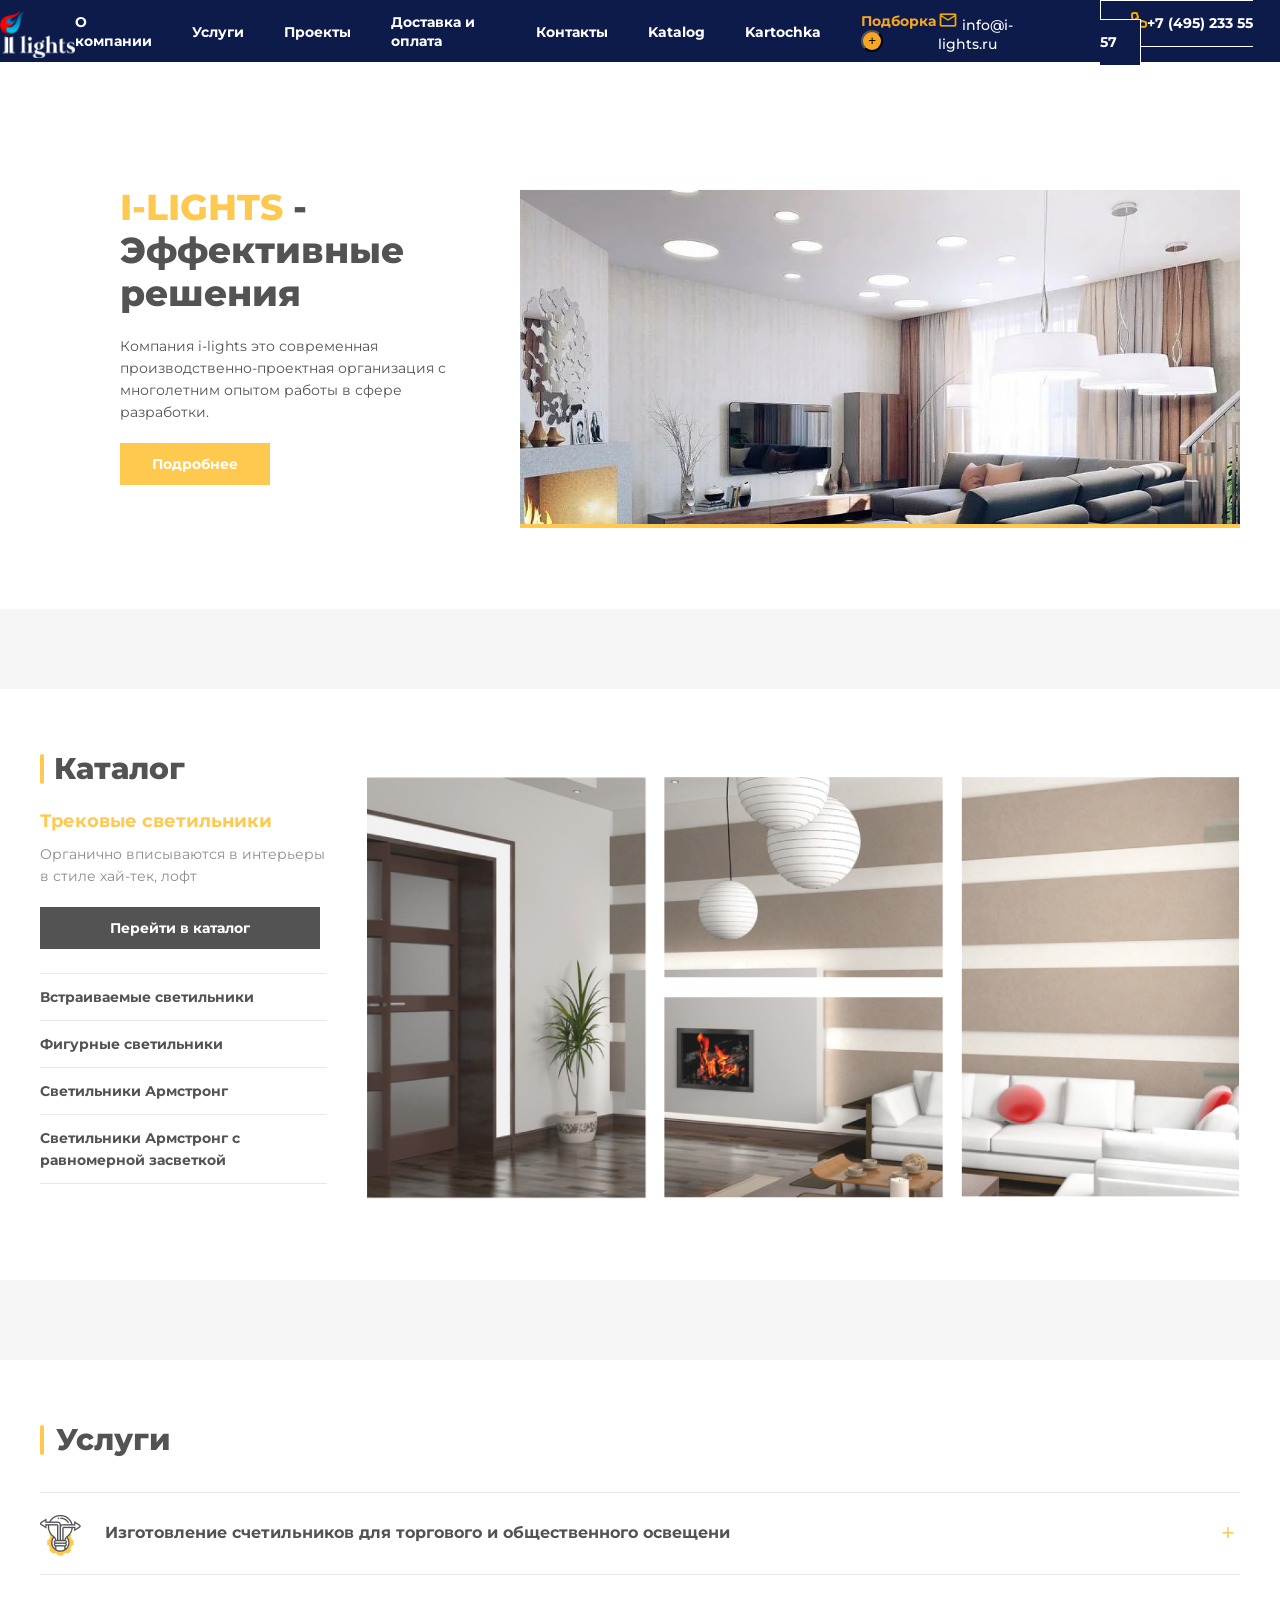
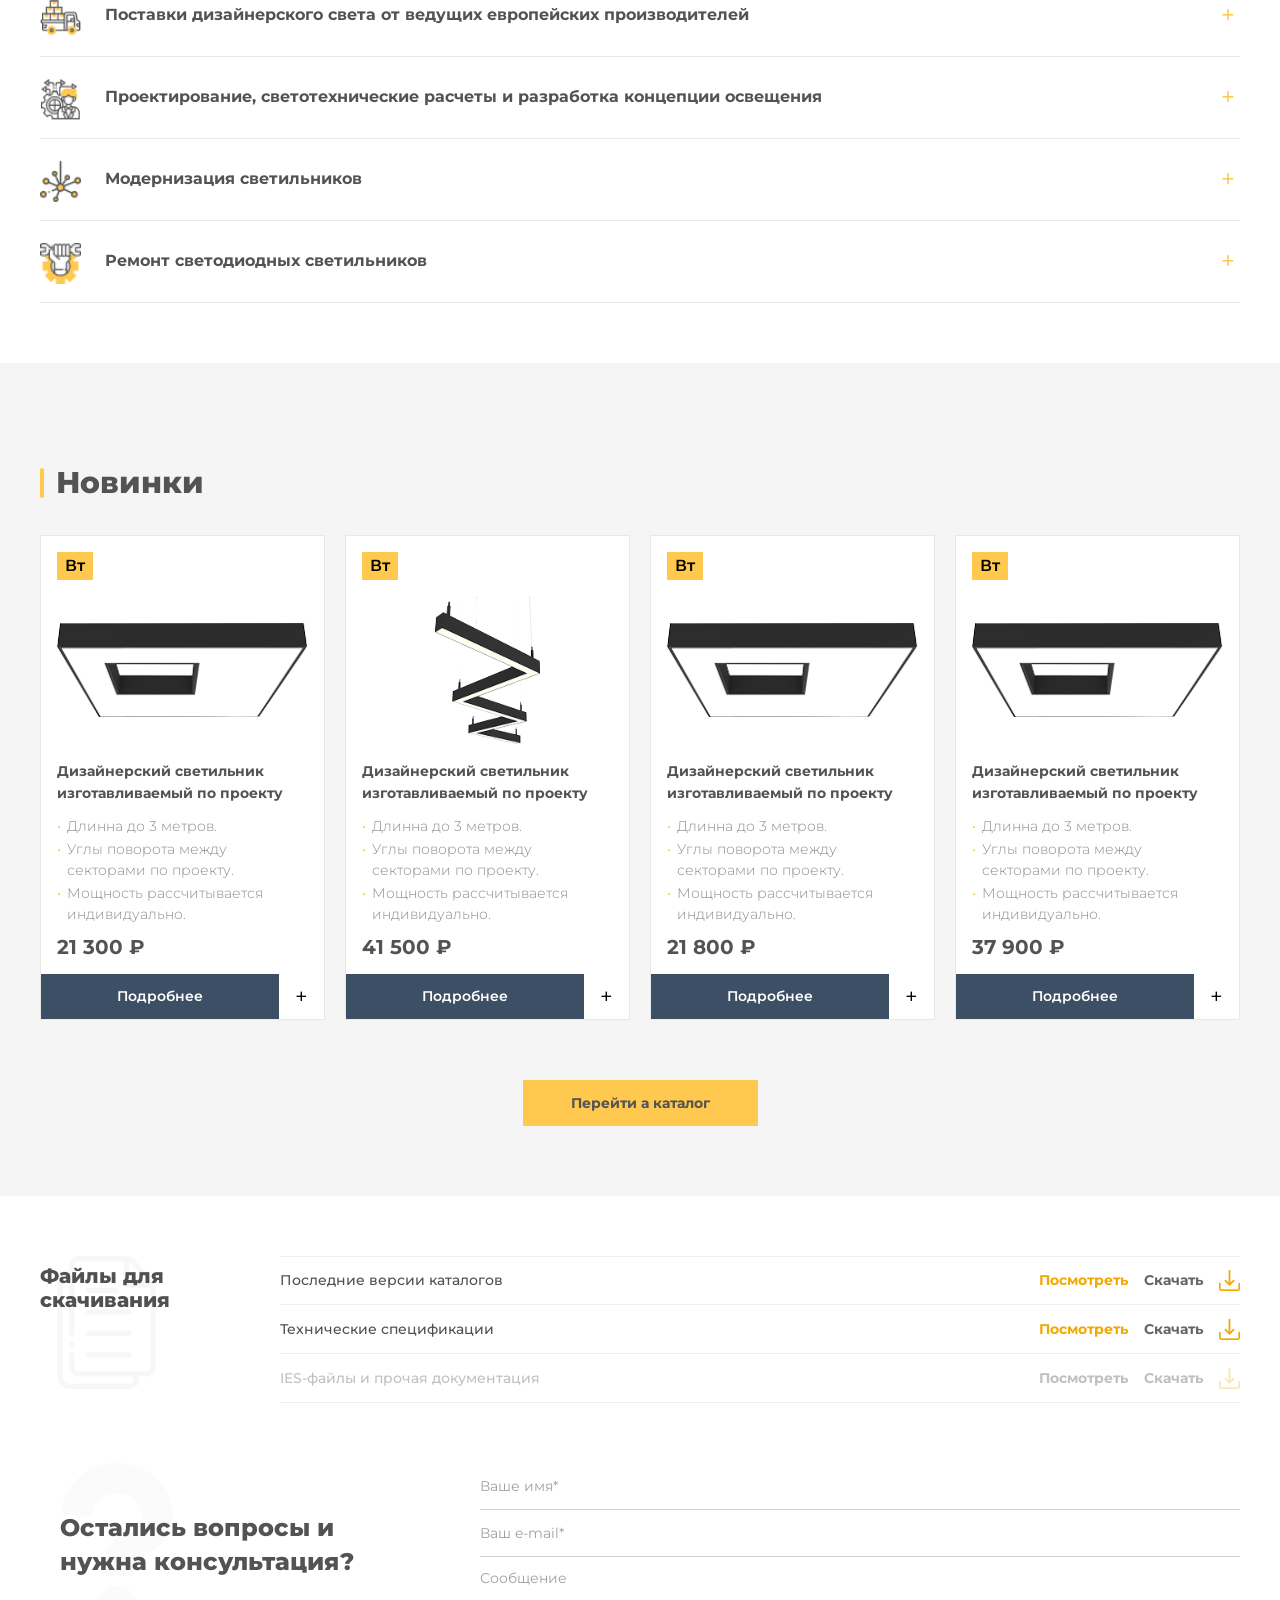
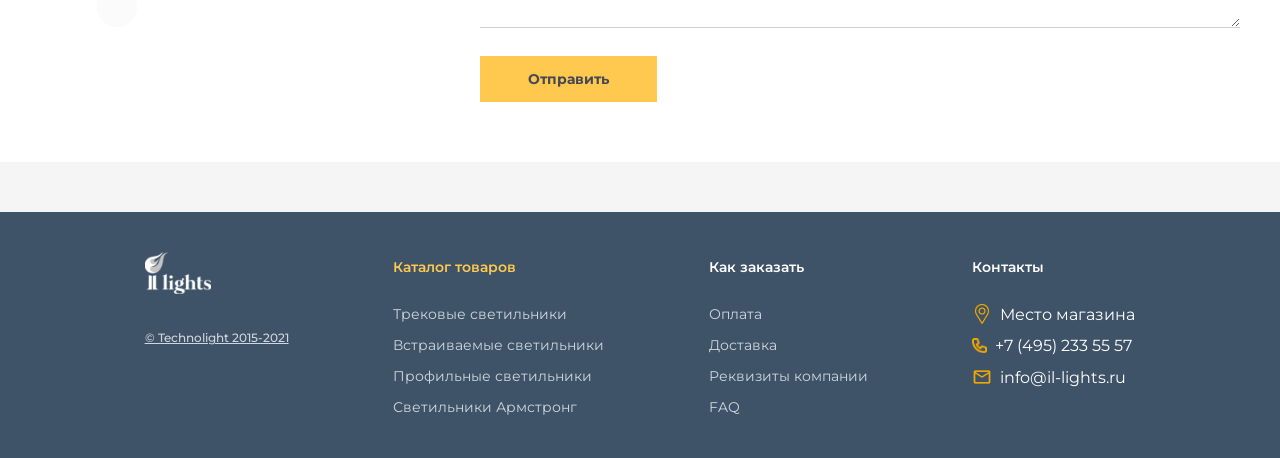
==== company.html @ bf8747bd "first commit" ====
<!doctype html>
<html lang="ru">
  <head>
    <meta charset="UTF-8" />
    <meta name="viewport" content="width=device-width, initial-scale=1.0" />
    <title>LiLight.com</title>
    <link rel="stylesheet" href="./css/main.css" />
    <link
      rel="stylesheet"
      href="https://cdnjs.cloudflare.com/ajax/libs/font-awesome/6.5.0/css/all.min.css"
    />
  </head>
  <body>
   <header>
      <div class="header_inner">
        <div class="header_inner_left">
          <a href="./company.html" class="header_inner_left_link">
            <img
              src="./images/Лого (1).svg"
              alt="logo"
              class="header_inner_left_link_img"
              width="75"
              height="58"
            />
          </a>
        </div>

        <div class="header_inner_center">
          <ul class="header_inner_center_list">
            <li class="header_inner_list_item">
              <a href="./index.html" class="header_inner_center_link"
                >О компании</a
              >
            </li>
            <li class="header_inner_list_item">
              <a href="./uslugi.html" class="header_inner_center_link"
                >Услуги</a
              >
            </li>
            <li class="header_inner_list_item">
              <a href="#" class="header_inner_center_link">Проекты</a>
            </li>
            <li class="header_inner_list_item">
              <a href="./dostavka.html" class="header_inner_center_link">
                Доставка и оплата</a
              >
            </li>
            <li class="header_inner_list_item">
              <a href="#" class="header_inner_center_link">Контакты</a>
            </li>
              <li class="header_inner_list_item">
              <a href="./katalog.html" class="header_inner_center_link">Katalog</a>
            </li>
             <li class="header_inner_list_item">
              <a href="./kartochka.html" class="header_inner_center_link">Kartochka</a>
            </li>
            <li class="header_inner_list_item">
              <a href="./pdoborka.html" class="header_inner_center_link1"
                >Подборка</a
              >
              <button class="header__plus">+</button>
            </li>
          </ul>
        </div>
        <div class="header_inner_right">
          <button class="header__burger js-burger" aria-label="Открыть меню">
            ☰
          </button>
          <ul class="header_inner_right_list">
            <li class="header_inner_right_list_item">
              <a
                href="mailto:info@i-lights.ru"
                class="header_inner_right_gmail"
              >
                <img src="./images/gmail.png" alt="" /> info@i-lights.ru
              </a>
            </li>

            <li class="header_inner_right_list_item">
              <a href="tel:+74952335557" class="phone">
                <img src="./images/phnoe.png" alt="" />+7 (495) 233 55 57
              </a>
            </li>
          </ul>
        </div>
      </div>
    </header>

    <div class="mobile-menu js-mobile-menu">
      <button
        class="mobile-menu__close js-mobile-close"
        type="button"
        aria-label="Закрыть меню"
      >
        ✕
      </button>

      <ul class="mobile-menu__list list">
        <li class="mobile-menu__list-item list__item">
          <a href="./index.html" class="mobile-menu__link link">О компании</a>
        </li>
        <li class="mobile-menu__list-item list__item">
          <a href="./uslugi.html" class="mobile-menu__link link">Услуги</a>
        </li>
        <li class="mobile-menu__list-item list__item">
          <a href="#" class="mobile-menu__link link">Проекты</a>
        </li>
        <li class="mobile-menu__list-item list__item">
          <a href="#" class="mobile-menu__link link">Доставка и оплата</a>
        </li>
        <li class="mobile-menu__list-item list__item">
          <a href="#" class="mobile-menu__link link">Контакты</a>
        </li>
        <li
          class="mobile-menu__list-item mobile-menu__list-item--selection list__item"
        >
          <a
            href="#"
            class="mobile-menu__link mobile-menu__link--selection link"
            >Подборка</a
          >
          <a
            href="#"
            class="mobile-menu__selection-btn btn js-mobile-selection-btn"
          >
            <span class="mobile-menu__selection-plus">+</span>
          </a>
        </li>
      </ul>

      <div class="mobile-menu__contacts">
        <a href="mailto:info@i-lights.ru" class="mobile-menu__email link">
          <i class="fa fa-envelope mobile-menu__email-icon"></i>
          <span class="mobile-menu__email-text">info@i-lights.ru</span>
        </a>
        <a href="tel:+74952335557" class="mobile-menu__phone link btn">
          <i class="fa fa-phone mobile-menu__phone-icon"></i>
          <span class="mobile-menu__phone-text">+7 (495) 233 55 57</span>
        </a>
      </div>
    </div>

    <section class="light">
      <div class="container">
        <div class="light__inner">
          <div class="light__inner-left">
            <h1 class="light__title">
              <span class="light__title-accent">I-LIGHTS</span> - Эффективные
              решения
            </h1>
            <p class="light__text">
              Компания i-lights это современная производственно-проектная
              организация с многолетним опытом работы в сфере разработки.
            </p>
            <a href="#" class="light__btn btn link">Подробнее</a>
          </div>

          <div class="light__inner-right">
            <img
              src="images/картинка (1).png"
              alt="IL Lights interior"
              class="light__img img"
            />
            <div class="light__line"></div>
          </div>
        </div>
      </div>
    </section>

    <section class="katalog">
      <div class="container">
        <div class="katalog_inner">
          <div class="katalog_inner_left">
            <h2 class="katalog_inner_left_title">Каталог</h2>
            <span class="katalog_inner_left_span"> Трековые светильники </span>
            <p class="katalog_inner_left_text">
              Органично вписываются в интерьеры в стиле хай-тек, лофт
            </p>
            <a href="./katalog.html" class="katalog_inner_left_link">Перейти в каталог</a>
            <ul class="katalog_inner_left_list">
              <li class="katalog_inner_list_item">
                <p class="katalog_inner_list_item_text">
                  Встраиваемые светильники
                </p>
              </li>
              <li class="katalog_inner_list_item">
                <p class="katalog_inner_list_item_text">Фигурные светильники</p>
              </li>
              <li class="katalog_inner_list_item">
                <p class="katalog_inner_list_item_text">
                  Светильники Армстронг
                </p>
              </li>
              <li class="katalog_inner_list_item">
                <p class="katalog_inner_list_item_text">
                  Светильники Армстронг с равномерной засветкой
                </p>
              </li>
            </ul>
          </div>
          <div class="katalog_inner_right">
            <img
              src="./images/Картинка (2).png"
              alt=""
              class="katalog_inner_right_img"
            />
          </div>
        </div>
      </div>
    </section>

    <section class="uslug">
      <div class="container">
        <div class="uslug__inner">
          <h2 class="uslug__title title">Услуги</h2>

          <ul class="uslug__list list">
            <li class="uslug__list-item list__item js-uslug-item">
              <div class="uslug__item-left">
                <img
                  src="./images/strenght.png"
                  alt=""
                  class="uslug__icon img"
                />
              </div>
              <div class="uslug__item-center">
                <p class="uslug__item-heading js-uslug-heading">
                  Изготовление счетильников для торгового и общественного
                  освещени
                </p>
                <p class="uslug__item-text text js-uslug-text">
                  Мы ценим Ваше время, поэтому, коротко о главном. Наша компания
                  была образована с целью предложить Российскому рынку
                  профессиональные светотехнические решения для освещения
                  магазинов, офисов и объектов общественно-развлекательного
                  назначения. Сегодня мы поставляем осветительное оборудование
                  различных ценовых категорий из стран Юго-Восточной Азии и
                  Европы, а так же являемся дистрибуторами лучших Российских
                  производителей. А среди наших клиентов, сетевые и частные
                  магазины одежды и обуви, продуктовые магазины, торговые и
                  офисные центры, представители индустрии красоты и здоровья,
                  кафе, рестораны, отели, коттеджные поселки и частные
                  заказчики.
                </p>
              </div>
              <div class="uslug__item-right">
                <button
                  class="uslug__btn btn js-uslug-btn"
                  aria-label="Открыть"
                >
                  +
                </button>
              </div>
            </li>

            <li class="uslug__list-item list__item js-uslug-item">
              <div class="uslug__item-left">
                <img
                  src="./images/shipment 1.png"
                  alt=""
                  class="uslug__icon img"
                />
              </div>
              <div class="uslug__item-center">
                <p class="uslug__item-heading js-uslug-heading">
                  Поставки дизайнерского света от ведущих европейских
                  производителей
                </p>
                <p class="uslug__item-text text js-uslug-text">
                  Описание услуги по поставке дизайнерского света от ведущих
                  европейских производителей.
                </p>
              </div>
              <div class="uslug__item-right">
                <button
                  class="uslug__btn btn js-uslug-btn"
                  aria-label="Открыть"
                >
                  +
                </button>
              </div>
            </li>

            <li class="uslug__list-item list__item js-uslug-item">
              <div class="uslug__item-left">
                <img
                  src="./images/proffessor.png"
                  alt=""
                  class="uslug__icon img"
                />
              </div>
              <div class="uslug__item-center">
                <p class="uslug__item-heading js-uslug-heading">
                  Проектирование, светотехнические расчеты и разработка
                  концепции освещения
                </p>
                <p class="uslug__item-text text js-uslug-text">
                  Описание услуги по проектированию и светотехническим расчётам.
                </p>
              </div>
              <div class="uslug__item-right">
                <button
                  class="uslug__btn btn js-uslug-btn"
                  aria-label="Открыть"
                >
                  +
                </button>
              </div>
            </li>

            <li class="uslug__list-item list__item js-uslug-item">
              <div class="uslug__item-left">
                <img src="./images/arrows.png" alt="" class="uslug__icon img" />
              </div>
              <div class="uslug__item-center">
                <p class="uslug__item-heading js-uslug-heading">
                  Модернизация светильников
                </p>
                <p class="uslug__item-text text js-uslug-text">
                  Описание услуги по модернизации светильников.
                </p>
              </div>
              <div class="uslug__item-right">
                <button
                  class="uslug__btn btn js-uslug-btn"
                  aria-label="Открыть"
                >
                  +
                </button>
              </div>
            </li>

            <li class="uslug__list-item list__item js-uslug-item">
              <div class="uslug__item-left">
                <img
                  src="./images/sterngthLast.png"
                  alt=""
                  class="uslug__icon img"
                />
              </div>
              <div class="uslug__item-center">
                <p class="uslug__item-heading js-uslug-heading">
                  Ремонт светодиодных светильников
                </p>
                <p class="uslug__item-text text js-uslug-text">
                  Описание услуги по ремонту светодиодных светильников.
                </p>
              </div>
              <div class="uslug__item-right">
                <button
                  class="uslug__btn btn js-uslug-btn"
                  aria-label="Открыть"
                >
                  +
                </button>
              </div>
            </li>
          </ul>
        </div>
      </div>
    </section>
    <section class="novinki">
      <div class="container">
        <div class="novinki__inner">
          <h2 class="novinki__title title">Новинки</h2>

          <ul class="novinki__list list">
            <li class="novinki__list-item list__item js-novinki-item">
              <div class="novinki__card-top">
                <span class="novinki__badge">Вт</span>
                <div class="novinki__img-wrap">
                  <img
                    src="./images/product1.png"
                    alt="Дизайнерский светильник"
                    class="novinki__img img"
                  />
                </div>
              </div>
              <div class="novinki__card-body">
                <p class="novinki__name">
                  Дизайнерский светильник изготавливаемый по проекту
                </p>
                <ul class="novinki__specs list">
                  <li class="novinki__specs-item list__item">
                    <span class="novinki__specs-text text"
                      >Длинна до 3 метров.</span
                    >
                  </li>
                  <li class="novinki__specs-item list__item">
                    <span class="novinki__specs-text text"
                      >Углы поворота между секторами по проекту.</span
                    >
                  </li>
                  <li class="novinki__specs-item list__item">
                    <span class="novinki__specs-text text"
                      >Мощность рассчитывается индивидуально.</span
                    >
                  </li>
                </ul>
                <p class="novinki__price">21 300 ₽</p>
              </div>
              <div class="novinki__card-footer">
                <a href="./katalog.html" class="novinki__btn btn link js-novinki-btn"
                  >Подробнее</a
                >
                <button
                  class="novinki__add btn js-novinki-add"
                  aria-label="Добавить"
                >
                  +
                </button>
              </div>
            </li>

            <li class="novinki__list-item list__item js-novinki-item">
              <div class="novinki__card-top">
                <span class="novinki__badge">Вт</span>
                <div class="novinki__img-wrap">
                  <img
                    src="./images/product2.png"
                    alt="Дизайнерский светильник"
                    class="novinki__img img"
                  />
                </div>
              </div>
              <div class="novinki__card-body">
                <p class="novinki__name">
                  Дизайнерский светильник изготавливаемый по проекту
                </p>
                <ul class="novinki__specs list">
                  <li class="novinki__specs-item list__item">
                    <span class="novinki__specs-text text"
                      >Длинна до 3 метров.</span
                    >
                  </li>
                  <li class="novinki__specs-item list__item">
                    <span class="novinki__specs-text text"
                      >Углы поворота между секторами по проекту.</span
                    >
                  </li>
                  <li class="novinki__specs-item list__item">
                    <span class="novinki__specs-text text"
                      >Мощность рассчитывается индивидуально.</span
                    >
                  </li>
                </ul>
                <p class="novinki__price">41 500 ₽</p>
              </div>
              <div class="novinki__card-footer">
                <a href="./katalog.html" class="novinki__btn btn link js-novinki-btn"
                  >Подробнее</a
                >
                <button
                  class="novinki__add btn js-novinki-add"
                  aria-label="Добавить"
                >
                  +
                </button>
              </div>
            </li>

            <li class="novinki__list-item list__item js-novinki-item">
              <div class="novinki__card-top">
                <span class="novinki__badge">Вт</span>
                <div class="novinki__img-wrap">
                  <img
                    src="./images/product1.png"
                    alt="Дизайнерский светильник"
                    class="novinki__img img"
                  />
                </div>
              </div>
              <div class="novinki__card-body">
                <p class="novinki__name">
                  Дизайнерский светильник изготавливаемый по проекту
                </p>
                <ul class="novinki__specs list">
                  <li class="novinki__specs-item list__item">
                    <span class="novinki__specs-text text"
                      >Длинна до 3 метров.</span
                    >
                  </li>
                  <li class="novinki__specs-item list__item">
                    <span class="novinki__specs-text text"
                      >Углы поворота между секторами по проекту.</span
                    >
                  </li>
                  <li class="novinki__specs-item list__item">
                    <span class="novinki__specs-text text"
                      >Мощность рассчитывается индивидуально.</span
                    >
                  </li>
                </ul>
                <p class="novinki__price">21 800 ₽</p>
              </div>
              <div class="novinki__card-footer">
                <a href="#" class="novinki__btn btn link js-novinki-btn"
                  >Подробнее</a
                >
                <button
                  class="novinki__add btn js-novinki-add"
                  aria-label="Добавить"
                >
                  +
                </button>
              </div>
            </li>

            <li class="novinki__list-item list__item js-novinki-item">
              <div class="novinki__card-top">
                <span class="novinki__badge">Вт</span>
                <div class="novinki__img-wrap">
                  <img
                    src="./images/product1.png"
                    alt="Дизайнерский светильник"
                    class="novinki__img img"
                  />
                </div>
              </div>
              <div class="novinki__card-body">
                <p class="novinki__name">
                  Дизайнерский светильник изготавливаемый по проекту
                </p>
                <ul class="novinki__specs list">
                  <li class="novinki__specs-item list__item">
                    <span class="novinki__specs-text text"
                      >Длинна до 3 метров.</span
                    >
                  </li>
                  <li class="novinki__specs-item list__item">
                    <span class="novinki__specs-text text"
                      >Углы поворота между секторами по проекту.</span
                    >
                  </li>
                  <li class="novinki__specs-item list__item">
                    <span class="novinki__specs-text text"
                      >Мощность рассчитывается индивидуально.</span
                    >
                  </li>
                </ul>
                <p class="novinki__price">37 900 ₽</p>
              </div>
              <div class="novinki__card-footer">
                <a href="./katalog.html" class="novinki__btn btn link js-novinki-btn"
                  >Подробнее</a
                >
                <button
                  class="novinki__add btn js-novinki-add"
                  aria-label="Добавить"
                >
                  +
                </button>
              </div>
            </li>
          </ul>

          <div class="novinki__footer">
            <a href="./katalog.html" class="novinki__catalog-btn btn link js-novinki-catalog"
              >Перейти а каталог</a
            >
          </div>
        </div>
      </div>
    </section>
    <section class="download">
      <div class="container">
        <div class="download__inner">
          <div class="download__top">
            <img src="./images/ико.png" alt="" class="download__bg-img img" />
            <h4 class="download__title title">Файлы для скачивания</h4>

            <ul class="download__list list">
              <li class="download__list-item list__item">
                <div class="download__item-left">
                  <p class="download__item-name text">
                    Последние версии каталогов
                  </p>
                </div>
                <div class="download__item-right">
                  <p class="download__item-view link">Посмотреть</p>
                  <p class="download__item-download text">Скачать</p>
                  <img
                    src="./images/down-arrow 1 (1).png"
                    alt="скачать"
                    class="download__item-icon img"
                  />
                </div>
              </li>

              <li class="download__list-item list__item">
                <div class="download__item-left">
                  <p class="download__item-name text">
                    Технические спецификации
                  </p>
                </div>
                <div class="download__item-right">
                  <p class="download__item-view link">Посмотреть</p>
                  <p class="download__item-download text">Скачать</p>
                  <img
                    src="./images/down-arrow 1 (1).png"
                    alt="скачать"
                    class="download__item-icon img"
                  />
                </div>
              </li>

              <li
                class="download__list-item list__item download__list-item--disabled"
              >
                <div class="download__item-left">
                  <p class="download__item-name text">
                    IES-файлы и прочая документация
                  </p>
                </div>
                <div class="download__item-right">
                  <p class="download__item-view link">Посмотреть</p>
                  <p class="download__item-download text">Скачать</p>
                  <img
                    src="./images/down-arrow 1 (1).png"
                    alt="скачать"
                    class="download__item-icon img"
                  />
                </div>
              </li>
            </ul>
          </div>

          <div class="download__bottom">
            <div class="download__bottom-left">
              <img
                src="./images/ико (1).png"
                alt=""
                class="download__question-img img"
              />
              <h4 class="download__contact-title title">
                Остались вопросы и нужна консультация?
              </h4>
            </div>

            <div class="download__bottom-right">
              <form class="download__form" id="js-contact-form">
                <div class="download__field">
                  <input
                    type="text"
                    id="js-inp-name"
                    class="download__input js-inp-name"
                    placeholder="Ваше имя*"
                  />
                </div>

                <div class="download__field">
                  <input
                    type="email"
                    id="js-inp-email"
                    class="download__input js-inp-email"
                    placeholder="Ваш e-mail*"
                  />
                </div>

                <div class="download__field">
                  <textarea
                    id="js-inp-message"
                    class="download__input download__input--textarea js-inp-message"
                    placeholder="Сообщение"
                    rows="3"
                  ></textarea>
                </div>

                <button
                  type="submit"
                  class="download__submit btn js-submit-btn"
                >
                  Отправить
                </button>
              </form>
            </div>
          </div>
        </div>
      </div>
    </section>

    <footer class="footer">
      <div class="container">
        <div class="footer__inner">
          <ul class="footer__inner_list">
            <li class="footer__inner_list_item">
              <a href="#" class="footer__link footer__title"
                ><img src="./images/logo-footer 2.svg" alt=""
              /></a>
            </li>

            <li class="footer__inner_list_item">
              <a href="#" class="footer__link footer__text">
                © Technolight 2015-2021
              </a>
            </li>
          </ul>

          <ul class="footer__inner_list">
            <li class="footer__inner_list_item">
              <a
                href="#"
                class="footer__link footer__title footer__link--yellow"
              >
                Каталог товаров
              </a>
            </li>

            <li class="footer__inner_list_item">
              <a href="#" class="footer__link footer__list_item"
                >Трековые светильники</a
              >
            </li>
            <li class="footer__inner_list_item">
              <a href="#" class="footer__link footer__list_item"
                >Встраиваемые светильники</a
              >
            </li>
            <li class="footer__inner_list_item">
              <a href="#" class="footer__link footer__list_item"
                >Профильные светильники</a
              >
            </li>
            <li class="footer__inner_list_item">
              <a href="#" class="footer__link footer__list_item"
                >Светильники Армстронг</a
              >
            </li>
          </ul>

          <ul class="footer__inner_list">
            <li class="footer__inner_list_item">
              <a href="#" class="footer__link footer__title"> Как заказать </a>
            </li>

            <li class="footer__inner_list_item">
              <a href="#" class="footer__link footer__list_item">Оплата</a>
            </li>
            <li class="footer__inner_list_item">
              <a href="#" class="footer__link footer__list_item">Доставка</a>
            </li>
            <li class="footer__inner_list_item">
              <a href="#" class="footer__link footer__list_item"
                >Реквизиты компании</a
              >
            </li>
            <li class="footer__inner_list_item">
              <a href="#" class="footer__link footer__list_item">FAQ</a>
            </li>
          </ul>

          <ul class="footer__inner_list">
            <li class="footer__inner_list_item">
              <a href="#" class="footer__link footer__title"> Контакты </a>
            </li>

            <li class="footer__inner_list_item">
              <a href="#" class="footer__link footer__contact">
                <img
                  src="./images/placeholder 1 (1).png"
                  width="20"
                  height="20"
                  alt=""
                />
                <span>Место магазина</span>
              </a>
            </li>

            <li class="footer__inner_list_item">
              <a href="#" class="footer__link footer__contact">
                <img src="./images/phnoe.png" width="15" height="15" alt="" />
                <span>+7 (495) 233 55 57</span>
              </a>
            </li>

            <li class="footer__inner_list_item">
              <a href="#" class="footer__link footer__contact">
                <img src="./images/gmail.png" width="20" height="20" alt="" />
                <span>info@il-lights.ru</span>
              </a>
            </li>
          </ul>
        </div>
      </div>
    </footer>

    <script src="./js/main.js"></script>
  </body>
</html>
---- css/main.css ----
@import url('https://fonts.googleapis.com/css2?family=Montserrat:wght@400;500;700&display=swap');

* {
    margin: 0;
    padding: 0;
    box-sizing: border-box;
}

body {
    font-family: 'Montserrat', sans-serif;
    background-color: #f5f5f5;
    color: #333;
}

.container {
    max-width: 1320px;
    margin: 0 auto;
    padding: 0 40px;
}

body a {
    text-decoration: none;
}

body ul {
    margin: 0;
    padding: 0;
    list-style: none;
}

header {
    background-color: #0d1b4b;
}

.header_inner {
    display: flex;
    align-items: center;
    justify-content: space-around;
}

.header_inner_center_list {
    display: flex;
    list-style: none;
    gap: 40px;
    align-items: center;
}

.header_inner_right_list {
    display: flex;
    list-style: none;
    gap: 40px;
    align-items: center;
}

.phone {
    font-weight: 700;
    font-size: 14px;
    leading-trim: NONE;
    line-height: 100%;
    letter-spacing: 0%;
    color: #FFFFFF;
    margin: 0;
    padding: 13px 23px 14px 30px;
    background-color: #0d1b4b;
    border: 1px solid #FFFFFF;
}

.header_inner_center_link {
    font-weight: 700;
    font-size: 14px;
    leading-trim: NONE;
    line-height: 100%;
    letter-spacing: 0%;
    color: #FFFFFF;
}

.header_inner_center_link1 {
    font-weight: 700;
    font-size: 14px;
    leading-trim: NONE;
    line-height: 100%;
    letter-spacing: 0%;
    color: #f5a623;
}

.header_inner_right_gmail {
    font-weight: 500;
    font-size: 14px;
    leading-trim: NONE;
    line-height: 100%;
    letter-spacing: 0%;
    color: #FFFFFF;
}

.header_inner_right_list_item {
    align-items: center;
}

.header__plus {
    background-color: #f5a623;
    width: 22px;
    height: 22px;
    border-radius: 20px;
}

.light {
    background-color: #ffffff;
    overflow: hidden;
    margin-bottom: 80px;
}

.light__inner {
    display: flex;
    align-items: center;
    min-height: 547px;
    justify-content: space-between;
    max-width: 1920px;
}

.light__inner-left {
    flex: 0 0 40%;
    display: flex;
    flex-direction: column;
    justify-content: center;
    gap: 20px;
    padding: 60px 40px 60px 80px;
}

.light__title {
    font-size: 36px;
    font-weight: 800;
    line-height: 1.2;
    color: #535353;
}

.light__title-accent {
    color: #FFC94F;
}

.light__text {
    font-size: 14px;
    font-weight: 400;
    line-height: 22px;
    color: #535353;
    max-width: 380px;
}

.light__btn {
    display: inline-block;
    padding: 14px 32px;
    background-color: #FFC94F;
    color: #ffffff;
    font-family: 'Montserrat', sans-serif;
    font-size: 14px;
    font-weight: 700;
    line-height: 1;
    text-decoration: none;
    align-self: flex-start;
    transition: background 0.2s;
}

.light__btn:hover {
    background-color: #e6b43c;
}

.light__inner-right {
    flex: 0 0 60%;
    position: relative;
    overflow: hidden;
}

.light__img {
    width: 100%;
    height: 100%;
    object-fit: cover;
    display: block;
}

.light__line {
    position: absolute;
    bottom: 0;
    left: 0;
    right: 0;
    height: 4px;
    background: #FFC94F;
}

.katalog {
    padding: 60px 0;
    background: #fff;
    margin-bottom: 80px;
}

.katalog_inner {
    display: flex;
    align-items: flex-start;
    gap: 40px;
}

.katalog_inner_left {
    flex: 0 0 287px;
    display: flex;
    flex-direction: column;
}

.katalog_inner_left_title {
    font-size: 30px;
    font-weight: 800;
    line-height: 40px;
    color: #535353;
    margin-bottom: 20px;
    display: flex;
    align-items: center;
    gap: 10px;
}

.katalog_inner_left_title::before {
    content: '';
    display: inline-block;
    width: 4px;
    height: 30px;
    background: #FFC94F;
    border-radius: 2px;
    flex-shrink: 0;
}

.katalog_inner_left_span {
    display: block;
    font-size: 18px;
    font-weight: 700;
    line-height: 24px;
    color: #FFC94F;
    margin-bottom: 10px;
}

.katalog_inner_left_text {
    font-size: 14px;
    font-weight: 400;
    line-height: 22px;
    color: #8C8C8C;
    margin-bottom: 20px;
}

.katalog_inner_left_link {
    display: inline-block;
    background: #535353;
    color: #ffffff;
    font-family: 'Montserrat', sans-serif;
    font-size: 14px;
    font-weight: 700;
    line-height: 1;
    padding: 14px 70px;
    text-decoration: none;
    margin-bottom: 24px;
    align-self: flex-start;
    transition: background 0.2s;
}

.katalog_inner_left_link:hover {
    background: #333;
}

.katalog_inner_left_list {
    list-style: none;
    padding: 0;
    margin: 0;
}

.katalog_inner_list_item {
    border-bottom: 1px solid #e8e8e8;
}

.katalog_inner_list_item:first-child {
    border-top: 1px solid #e8e8e8;
}

.katalog_inner_list_item_text {
    font-size: 14px;
    font-weight: 700;
    line-height: 22px;
    color: #535353;
    padding: 12px 0;
    cursor: pointer;
    transition: color 0.2s;
}

.katalog_inner_list_item_text:hover {
    color: #FFC94F;
}

.katalog_inner_right {
    flex: 1;
    min-width: 0;
}

.katalog_inner_right_img {
    width: 100%;
    height: auto;
    display: block;
    object-fit: cover;
}

.uslug {
    padding: 60px 0;
    background: #ffffff;
    margin-bottom: 80px;
}

.uslug__inner {
    display: flex;
    flex-direction: column;
}

.uslug__title {
    font-size: 30px;
    font-weight: 800;
    line-height: 40px;
    color: #535353;
    margin-bottom: 32px;
    display: flex;
    align-items: center;
    gap: 12px;
}

.uslug__title::before {
    content: '';
    display: inline-block;
    width: 4px;
    height: 30px;
    background: #FFC94F;
    border-radius: 2px;
    flex-shrink: 0;
}

.uslug__list {
    list-style: none;
    padding: 0;
    margin: 0;
}

.uslug__list-item {
    display: flex;
    align-items: flex-start;
    gap: 24px;
    padding: 20px 0;
    border-bottom: 1px solid #e8e8e8;
}

.uslug__list-item:first-child {
    border-top: 1px solid #e8e8e8;
}

.uslug__item-left {
    flex: 0 0 41px;
    width: 41px;
    height: 41px;
    display: flex;
    align-items: center;
    justify-content: center;
    padding-top: 4px;
}

.uslug__icon {
    width: 41px;
    height: 41px;
    object-fit: contain;
}

.uslug__item-center {
    flex: 1;
    min-width: 0;
}

.uslug__item-heading {
    font-size: 16px;
    font-weight: 700;
    line-height: 40px;
    color: #535353;
    cursor: pointer;
}

.uslug__item-text {
    font-size: 14px;
    font-weight: 400;
    line-height: 24px;
    color: #A6A6A6;
    margin-top: 8px;
    display: none;
}

.uslug__list-item.is-open .uslug__item-text {
    display: block;
}

.uslug__item-right {
    flex: 0 0 auto;
    padding-top: 8px;
}

.uslug__btn {
    background: none;
    border: none;
    font-size: 22px;
    font-weight: 400;
    color: #FFC94F;
    cursor: pointer;
    line-height: 1;
    padding: 0;
    width: 24px;
    height: 24px;
    display: flex;
    align-items: center;
    justify-content: center;
    transition: transform 0.2s;
}

.uslug__list-item.is-open .uslug__btn {
    color: #535353;
}

.novinki {
    padding: 20px 0;
    background: #f5f5f5;
    margin-bottom: 50px;
}

.novinki__inner {
    display: flex;
    flex-direction: column;
}

.novinki__title {
    font-size: 30px;
    font-weight: 800;
    line-height: 40px;
    color: #535353;
    margin-bottom: 32px;
    display: flex;
    align-items: center;
    gap: 12px;
}

.novinki__title::before {
    content: '';
    display: inline-block;
    width: 4px;
    height: 30px;
    background: #FFC94F;
    border-radius: 2px;
    flex-shrink: 0;
}

.novinki__list {
    list-style: none;
    padding: 0;
    margin: 0;
    display: grid;
    grid-template-columns: repeat(4, 1fr);
    gap: 20px;
    margin-bottom: 40px;
}

.novinki__list-item {
    background: #ffffff;
    display: flex;
    flex-direction: column;
    border: 1px solid #e8e8e8;
    transition: border-color 0.25s, background 0.25s;
    cursor: pointer;
}

.novinki__list-item:hover {
    border-color: #FFC94F;
    background: #fffdf5;
}

.novinki__card-top {
    position: relative;
    padding: 16px 16px 0 16px;
}

.novinki__badge {
    display: inline-block;
    background: #FFC94F;
    color: #000000;
    font-size: 16px;
    font-weight: 600;
    line-height: 24px;
    padding: 2px 8px;
    min-width: 36px;
    text-align: center;
}

.novinki__img-wrap {
    width: 100%;
    height: 180px;
    display: flex;
    align-items: center;
    justify-content: center;
    padding: 16px 0;
}

.novinki__img {
    max-width: 100%;
    max-height: 100%;
    object-fit: contain;
    display: block;
}

.novinki__card-body {
    flex: 1;
    padding: 0 16px 16px 16px;
    display: flex;
    flex-direction: column;
    gap: 12px;
}

.novinki__name {
    font-size: 14px;
    font-weight: 700;
    line-height: 22px;
    color: #535353;
}

.novinki__specs {
    list-style: none;
    padding: 0;
    margin: 0;
    display: flex;
    flex-direction: column;
    gap: 2px;
}

.novinki__specs-item {
    display: flex;
    align-items: flex-start;
    gap: 6px;
}

.novinki__specs-item::before {
    content: '•';
    color: #FFC94F;
    font-size: 14px;
    line-height: 21px;
    flex-shrink: 0;
}

.novinki__specs-text {
    font-size: 14px;
    font-weight: 300;
    line-height: 21px;
    color: #8C8C8C;
}

.novinki__price {
    font-size: 20px;
    font-weight: 700;
    line-height: 21px;
    color: #535353;
    transition: color 0.25s;
}

.novinki__list-item:hover .novinki__price {
    color: #FFC94F;
}

.novinki__card-footer {
    display: flex;
    align-items: stretch;
    margin-top: auto;
}

.novinki__btn {
    flex: 1;
    background: #3D4F64;
    color: #ffffff;
    font-family: 'Montserrat', sans-serif;
    font-size: 14px;
    font-weight: 600;
    line-height: 45px;
    text-align: center;
    text-decoration: none;
    display: block;
    transition: background 0.2s;
}

.novinki__btn:hover {
    background: #2e3c4d;
}

.novinki__add {
    width: 45px;
    background: #ffffff;
    border: none;
    font-size: 22px;
    font-weight: 400;
    color: #000000;
    cursor: pointer;
    display: flex;
    align-items: center;
    justify-content: center;
    flex-shrink: 0;
    transition: background 0.2s;
    font-family: 'Montserrat', sans-serif;
}

.novinki__add:hover {
    background: #e6b43c;
}

.novinki__footer {
    display: flex;
    justify-content: center;
    padding-top: 20px;
}

.novinki__catalog-btn {
    display: inline-block;
    background: #FFC94F;
    color: #535353;
    font-family: 'Montserrat', sans-serif;
    font-size: 14px;
    font-weight: 700;
    line-height: 1;
    padding: 16px 48px;
    text-decoration: none;
    transition: background 0.2s;
}

.novinki__catalog-btn:hover {
    background: #e6b43c;
}

.download {
    background: #ffffff;
    margin-bottom: 50px;
    padding: 60px 0;
}

.download__inner {
    display: flex;
    flex-direction: column;
    gap: 60px;
}

.download__top {
    display: flex;
    align-items: flex-start;
    gap: 40px;
    position: relative;
}

.download__bg-img {
    width: 133px;
    height: 133px;
    object-fit: contain;
    flex-shrink: 0;
    opacity: 0.25;
    position: absolute;
    top: 0;
    left: 0;
    z-index: 0;
}

.download__title {
    font-size: 20px;
    font-weight: 800;
    line-height: 24px;
    color: #505050;
    position: relative;
    z-index: 1;
    flex-shrink: 0;
    width: 200px;
    padding-top: 8px;
}

.download__list {
    list-style: none;
    padding: 0;
    margin: 0;
    flex: 1;
    position: relative;
    z-index: 1;
}

.download__list-item {
    display: flex;
    align-items: center;
    justify-content: space-between;
    height: 49px;
    border-bottom: 1px solid #f0f0f0;
}

.download__list-item:first-child {
    border-top: 1px solid #f0f0f0;
}

.download__item-left {
    flex: 1;
}

.download__item-name {
    font-size: 14px;
    font-weight: 500;
    line-height: 45px;
    color: #505050;
}

.download__list-item--disabled .download__item-name {
    color: #c0c0c0;
}

.download__item-right {
    display: flex;
    align-items: center;
    gap: 16px;
}

.download__item-view {
    font-size: 14px;
    font-weight: 700;
    line-height: 45px;
    color: #F3A800;
    cursor: pointer;
    transition: opacity 0.2s;
}

.download__item-view:hover {
    opacity: 0.75;
}

.download__list-item--disabled .download__item-view {
    color: #c0c0c0;
    pointer-events: none;
}

.download__item-download {
    font-size: 14px;
    font-weight: 700;
    line-height: 45px;
    color: #656565;
    cursor: pointer;
    transition: opacity 0.2s;
}

.download__item-download:hover {
    opacity: 0.75;
}

.download__list-item--disabled .download__item-download {
    color: #c0c0c0;
    pointer-events: none;
}

.download__item-icon {
    width: 21px;
    height: 21px;
    object-fit: contain;
}

.download__list-item--disabled .download__item-icon {
    opacity: 0.3;
}

.download__bottom {
    display: flex;
    align-items: flex-start;
    gap: 80px;
}

.download__bottom-left {
    flex: 0 0 360px;
    position: relative;
    min-height: 164px;
    display: flex;
    align-items: center;
}

.download__question-img {
    width: 164px;
    height: 164px;
    object-fit: contain;
    position: absolute;
    top: 0;
    left: 0;
    z-index: 0;
    opacity: 0.15;
}

.download__contact-title {
    font-size: 24px;
    font-weight: 800;
    line-height: 34px;
    color: #535353;
    position: relative;
    z-index: 1;
    padding-left: 20px;
}

.download__bottom-right {
    flex: 1;
}

.download__form {
    display: flex;
    flex-direction: column;
    gap: 0;
}

.download__field {
    width: 100%;
}

.download__input {
    width: 100%;
    border: none;
    border-bottom: 1px solid #d0d0d0;
    outline: none;
    font-family: 'Montserrat', sans-serif;
    font-size: 14px;
    font-weight: 400;
    line-height: 1;
    color: #535353;
    padding: 14px 0;
    background: transparent;
    transition: border-color 0.2s;
}

.download__input::placeholder {
    color: #a0a0a0;
    font-size: 14px;
    font-weight: 400;
}

.download__input:focus {
    border-bottom-color: #FFC94F;
}

.download__input--textarea {
    resize: vertical;
    min-height: 70px;
    padding-top: 14px;
    margin-bottom: 24px
}

.download__submit {
    align-self: flex-start;
    background: #FFC94F;
    border: none;
    font-family: 'Montserrat', sans-serif;
    font-size: 14px;
    font-weight: 700;
    line-height: 1;
    color: #464855;
    padding: 16px 48px;
    cursor: pointer;
    transition: background 0.2s;
}

.download__submit:hover {
    background: #e6b43c;
}

.services {
    padding: 0 0 60px;
    background-color: #fff;
}

.services__inner {
    display: flex;
    flex-direction: column;
}

.services__top {
    padding: 14px 0;
    border-bottom: 2px solid #4a6fa5;
    margin-bottom: 40px;
}

.services__breadcrumb {
    display: flex;
    align-items: center;
    gap: 4px;
}

.services__breadcrumb-item {
    font-family: 'Montserrat', sans-serif;
    font-size: 12px;
    font-weight: 500;
    line-height: 1;
    color: #7c7c7c;
}

.services__breadcrumb-sep {
    font-family: 'Montserrat', sans-serif;
    font-size: 12px;
    color: #7c7c7c;
}

.services__title {
    font-family: 'Montserrat', sans-serif;
    font-size: 24px;
    font-weight: 700;
    line-height: 40px;
    color: #535353;
    margin: 0 0 32px;
}

.services__body {
    display: flex;
    flex-direction: column;
}

.services__tabs {
    display: flex;
    align-items: stretch;
    list-style: none;
    margin: 0;
    padding: 0;
    gap: 0;
}

.services__tabs-item {
    display: flex;
    align-items: stretch;
    flex: 1;
}

.services__tabs-btn {
    font-family: 'Montserrat', sans-serif;
    font-size: 14px;
    font-weight: 500;
    line-height: 20px;
    color: #3D4F64;
    background: none;
    border: 1px solid #e0e0e0;
    border-right: none;
    padding: 16px 20px;
    cursor: pointer;
    text-align: center;
    width: 100%;
    transition: background-color 0.25s, color 0.25s;
}

.services__tabs-item:last-child .services__tabs-btn {
    border-right: 1px solid #6e1616;
}

.services__tabs-btn:hover {
    background-color: #f0f0f0;
}

.services__tabs-item--active .services__tabs-btn {
    font-weight: 700;
    color: #fff;
    background-color: #3D4F64;
}

.services__tabs-item--active .services__tabs-btn:hover {
    color: #fff;
}

.services__panel {
    display: none;
}

.services__content {
    padding: 24px 0 0;
}

.services__content .services__panel--active {
    display: block;
}

.services__text {
    font-family: 'Montserrat', sans-serif;
    font-size: 14px;
    font-weight: 300;
    line-height: 24px;
    color: #535353;
    margin: 0;
}

.footer {
    background: #3f5368;
    padding: 40px 0 30px 0;
}

.footer__inner {
    display: flex;
    justify-content: space-evenly;
}

.footer__inner_list {
    list-style: none;
    margin: 0;
    padding: 0;
}

.footer__inner_list_item {
    margin-bottom: 12px;
}

.footer__link {
    text-decoration: none;
    color: #ffffff;
    display: inline-block;
}

.footer__title {
    font-weight: 600;
    font-size: 14px;
    leading-trim: NONE;
    line-height: 30px;
    letter-spacing: 0%;
    margin-bottom: 10px;
}

.footer__text {
    color: #cfd6df;
    font-weight: 500;
    font-size: 12px;
    leading-trim: NONE;
    line-height: 24px;
    letter-spacing: 0%;
    text-decoration: underline;
    text-decoration-style: solid;
    text-decoration-offset: 0%;
    text-decoration-thickness: 0%;
}

.footer__list_item {
    font-size: 14px;
    color: #cfd6df;
}

.footer__contact img {
    margin-right: 8px;
}

.footer__contact {
    display: flex;
    align-items: center;
}

.footer__link--yellow {
    color: #FFC94F;
    text-decoration: #FFC94F;
}

.about {
    padding: 0 0 60px;
    background-color: #fff;
}

.about__inner {
    display: flex;
    flex-direction: column;
}

.about__top {
    padding: 14px 0;
    border-bottom: 2px solid #000000;
    margin-bottom: 40px;
}

.about__breadcrumb {
    display: flex;
    align-items: center;
    gap: 4px;
}

.about__breadcrumb-item {
    font-family: 'Montserrat', sans-serif;
    font-size: 12px;
    font-weight: 500;
    line-height: 1;
    color: #7c7c7c;
}

.about__breadcrumb-sep {
    font-family: 'Montserrat', sans-serif;
    font-size: 12px;
    color: #7c7c7c;
}

.about__title {
    font-family: 'Montserrat', sans-serif;
    font-size: 24px;
    font-weight: 700;
    line-height: 40px;
    color: #535353;
    margin: 0 0 32px;
}

.about__body {
    display: flex;
    flex-direction: column;
}

.about__tabs {
    display: flex;
    align-items: stretch;
    list-style: none;
    margin: 0;
    padding: 0;
}

.about__tabs-item {
    display: flex;
    align-items: stretch;
}

.about__tabs-btn {
    font-family: 'Montserrat', sans-serif;
    font-size: 16px;
    font-weight: 500;
    line-height: 40px;
    color: #595959;
    background: none;
    border: none;
    padding: 0 24px;
    cursor: pointer;
    white-space: nowrap;
    transition: color 0.25s;
    display: block;
}

.about__tabs-btn:hover {
    color: #4a6fa5;
}

.about__tabs-item--active .about__tabs-btn {
    font-weight: 700;
    color: #fff;
    background-color: #09079b;
}

.about__tabs-item--active .about__tabs-btn:hover {
    color: #fff;
}

.about__panel {
    display: none;
}

.about__content {
    padding: 24px 0 0;
}

.about__content .about__panel--active {
    display: flex;
    flex-direction: column;
    gap: 16px;
}

.about__text {
    font-family: 'Montserrat', sans-serif;
    font-size: 14px;
    font-weight: 300;
    line-height: 24px;
    color: #535353;
    margin: 0;
}



.nashi {
    padding: 60px 0;
    background-color: #fff;
}

.nashi__inner {
    display: flex;
    align-items: stretch;
    gap: 50px;
}

.nashi__left {
    width: 260px;
    flex-shrink: 0;
    display: flex;
    flex-direction: column;
}

.nashi__title {
    font-family: 'Montserrat', sans-serif;
    font-size: 24px;
    font-weight: 700;
    line-height: 40px;
    color: #535353;
    margin: 0 0 16px;
}

.nashi__list {
    list-style: none;
    margin: 0;
    padding: 0;
    display: flex;
    flex-direction: column;
}

.nashi__item {
    display: flex;
}

.nashi__btn {
    font-family: 'Montserrat', sans-serif;
    font-size: 16px;
    font-weight: 500;
    line-height: 24px;
    color: #00155e;
    background: none;
    border: none;
    padding: 10px 16px;
    cursor: pointer;
    text-align: left;
    width: 100%;
    transition: background-color 0.25s, color 0.25s;
}

.nashi__btn:hover {
    background-color: #f0f0f0;
    color: #535353;
}

.nashi__item--active .nashi__btn {
    font-weight: 700;
    color: #fff;
    background-color: #3D4F64;
}

.nashi__item--active .nashi__btn:hover {
    background-color: #535353;
    color: #fff;
}

.nashi__right {
    flex: 1;
    position: relative;
    overflow: hidden;
    min-height: 486px;
}

.nashi__img {
    position: absolute;
    top: 0;
    left: 0;
    width: 100%;
    height: 100%;
    object-fit: cover;
    opacity: 0;
    transition: opacity 0.4s ease;
    pointer-events: none;
}

.nashi__img--active {
    opacity: 1;
    pointer-events: auto;
}


.catalog {
    padding: 0 0 60px;
    background-color: #fff;
}

.catalog__inner {
    display: flex;
    flex-direction: column;
}

.catalog__breadcrumb-wrap {
    padding: 14px 0;
    border-bottom: 2px solid #4a6fa5;
    margin-bottom: 32px;
}

.catalog__breadcrumb {
    display: flex;
    align-items: center;
    gap: 4px;
}

.catalog__breadcrumb-item {
    font-family: 'Montserrat', sans-serif;
    font-size: 12px;
    font-weight: 500;
    line-height: 1;
    color: #7c7c7c;
}

.catalog__breadcrumb-sep {
    font-family: 'Montserrat', sans-serif;
    font-size: 12px;
    color: #7c7c7c;
}

.catalog__title {
    font-family: 'Montserrat', sans-serif;
    font-size: 24px;
    font-weight: 700;
    line-height: 40px;
    color: #535353;
    margin: 0 0 20px;
}

.catalog__tabs {
    display: flex;
    flex-wrap: wrap;
    list-style: none;
    margin: 0 0 32px;
    padding: 0;
    gap: 8px;
}

.catalog__tabs-item {
    display: flex;
}

.catalog__tabs-item--full {
    width: 100%;
}

.catalog__tabs-btn {
    font-family: 'Montserrat', sans-serif;
    font-size: 14px;
    font-weight: 500;
    line-height: 1.4;
    color: #535353;
    background: none;
    border: 1px solid #d0d0d0;
    padding: 8px 16px;
    cursor: pointer;
    transition: background-color 0.25s, color 0.25s, border-color 0.25s;
}

.catalog__tabs-btn:hover {
    border-color: #535353;
}

.catalog__tabs-item--active .catalog__tabs-btn {
    font-weight: 700;
    color: #fff;
    background-color: #3D4F64;
    border-color: #535353;
}

.catalog__top {
    display: flex;
    gap: 24px;
    margin-bottom: 48px;
}

.catalog__left {
    width: 300px;
    flex-shrink: 0;
}

.catalog__filter-img {
    width: 100%;
    height: 400px;
    display: block;
}

.catalog__right {
    flex: 1;
}

.catalog__section-title {
    font-family: 'Montserrat', sans-serif;
    font-size: 20px;
    font-weight: 700;
    line-height: 32px;
    color: #535353;
    margin: 0 0 20px;
}

.catalog__list {
    display: grid;
    grid-template-columns: repeat(3, 1fr);
    gap: 16px;
    list-style: none;
    margin: 0;
    padding: 0;
}

.catalog__list--full {
    margin-bottom: 32px;
}

.catalog__item {
    display: flex;
    flex-direction: column;
    border: 1px solid #e0e0e0;
    background-color: #fff;
    position: relative;
    padding-bottom: 0;
}

.catalog__badge {
    position: absolute;
    top: 12px;
    left: 12px;
    font-family: 'Montserrat', sans-serif;
    font-size: 12px;
    font-weight: 700;
    color: #535353;
    background-color: #f5c518;
    padding: 4px 8px;
    z-index: 1;
}

.catalog__img-wrap {
    width: 100%;
    height: 180px;
    display: flex;
    align-items: center;
    justify-content: center;
    overflow: hidden;
    background-color: #f9f9f9;
}

.catalog__img {
    width: 100%;
    height: 100%;
    object-fit: contain;
    display: block;
}

.catalog__item-title {
    font-family: 'Montserrat', sans-serif;
    font-size: 14px;
    font-weight: 700;
    line-height: 20px;
    color: #535353;
    margin: 16px 16px 12px;
}

.catalog__item-list {
    list-style: none;
    margin: 0 16px 12px;
    padding: 0;
    display: flex;
    flex-direction: column;
    gap: 4px;
    flex: 1;
}

.catalog__item-list-item {
    font-family: 'Montserrat', sans-serif;
    font-size: 12px;
    font-weight: 400;
    line-height: 18px;
    color: #535353;
    padding-left: 12px;
    position: relative;
}

.catalog__item-list-item::before {
    content: '';
    position: absolute;
    left: 0;
    top: 7px;
    width: 5px;
    height: 5px;
    border-radius: 50%;
    background-color: #f5c518;
}

.catalog__price {
    font-family: 'Montserrat', sans-serif;
    font-size: 16px;
    font-weight: 700;
    line-height: 24px;
    color: #f5c518;
    margin: 0 16px 16px;
}

.catalog__item-bottom {
    display: flex;
    align-items: stretch;
    gap: 0;
}

.catalog__item-btn {
    font-family: 'Montserrat', sans-serif;
    font-size: 14px;
    font-weight: 500;
    line-height: 1;
    color: #fff;
    background-color: #3D4F64;
    border: none;
    padding: 14px 20px;
    cursor: pointer;
    flex: 1;
    transition: background-color 0.25s;
}

.catalog__item-btn:hover {
    background-color: #2b3847;
}

.catalog__item-plus {
    font-family: 'Montserrat', sans-serif;
    font-size: 20px;
    font-weight: 400;
    color: #000000;
    background-color: #fff;
    border: none;
    border-left: 1px solid #e0e0e0;
    padding: 14px 18px;
    cursor: pointer;
    transition: background-color 0.25s;
}

.catalog__item-plus:hover {
    background-color: #f0f0f0;
}

.catalog__bottom {
    display: flex;
    flex-direction: column;
}

.catalog__pagination {
    display: flex;
    align-items: center;
    justify-content: center;
    list-style: none;
    margin: 0;
    padding: 0;
    gap: 4px;
}

.catalog__pagination-item {
    display: flex;
}

.catalog__pagination-btn {
    font-family: 'Montserrat', sans-serif;
    font-size: 14px;
    font-weight: 500;
    color: #535353;
    background: none;
    border: 1px solid #d0d0d0;
    width: 36px;
    height: 36px;
    display: flex;
    align-items: center;
    justify-content: center;
    cursor: pointer;
    transition: background-color 0.25s, border-color 0.25s;
}

.catalog__pagination-btn:hover {
    border-color: #535353;
}

.catalog__pagination-btn--arrow {
    font-size: 12px;
}

.catalog__pagination-item--active .catalog__pagination-btn {
    background-color: #f5c518;
    border-color: #f5c518;
    color: #fff;
    font-weight: 700;
}
















.header__burger {
    display: none;
    font-size: 24px;
    background: none;
    border: none;
    color: #f5a623;
    cursor: pointer;
}

.mobile-menu {
    position: fixed;
    inset: 0;
    background-color: #0d1b4b;
    z-index: 999;
    display: flex;
    flex-direction: column;
    align-items: center;
    justify-content: center;
    padding: 40px 20px;
    opacity: 0;
    visibility: hidden;
    transition: 0.3s;
}

.mobile-menu.is-open {
    opacity: 1;
    visibility: visible;
}

.mobile-menu__close {
    position: absolute;
    top: 20px;
    right: 20px;
    background: none;
    border: none;
    font-size: 24px;
    color: #f5a623;
    cursor: pointer;
}

.mobile-menu__list {
    display: flex;
    flex-direction: column;
    align-items: center;
    gap: 10px;
    margin-bottom: 40px;
}

.mobile-menu__list-item {
    display: flex;
    align-items: center;
    gap: 8px;
}

.mobile-menu__link {
    font-size: 18px;
    color: #ffffff;
    line-height: 40px;
    transition: 0.2s;
}

.mobile-menu__link:hover {
    color: #f5a623;
}

.mobile-menu__link--selection {
    color: #f5a623;
    font-weight: 700;
}

.mobile-menu__selection-btn {
    width: 22px;
    height: 22px;
    border-radius: 50%;
    background-color: #f5a623;
    display: flex;
    align-items: center;
    justify-content: center;
}

.mobile-menu__selection-plus {
    color: #0d1b4b;
    font-weight: 700;
}

.mobile-menu__contacts {
    display: flex;
    flex-direction: column;
    align-items: center;
    gap: 16px;
}

.mobile-menu__email {
    display: flex;
    align-items: center;
    gap: 8px;
    color: #ffffff;
}

.mobile-menu__email-icon {
    color: #f5a623;
}

.mobile-menu__phone {
    display: flex;
    align-items: center;
    gap: 8px;
    padding: 10px 20px;
    border: 1px solid rgba(255, 255, 255, 0.3);
    border-radius: 4px;
    color: #ffffff;
    font-weight: 700;
}

.mobile-menu__phone-icon {
    color: #f5a623;
}

.product {
    padding: 0 0 60px;
    background-color: #fff;
}

.product__inner {
    display: flex;
    flex-direction: column;
    gap: 0;
}

.product__top {
    padding: 14px 0;
    border-bottom: 2px solid #4a6fa5;
    margin-bottom: 32px;
}

.product__breadcrumb {
    display: flex;
    align-items: center;
    flex-wrap: wrap;
    gap: 4px;
}

.product__breadcrumb-item {
    font-family: 'Montserrat', sans-serif;
    font-size: 12px;
    font-weight: 500;
    color: #7c7c7c;
}

.product__breadcrumb-item--active {
    color: #535353;
}

.product__breadcrumb-sep {
    font-family: 'Montserrat', sans-serif;
    font-size: 12px;
    color: #7c7c7c;
}

.product__center {
    display: flex;
    gap: 40px;
    margin-bottom: 48px;
}

.product__left {
    display: flex;
    gap: 12px;
    flex-shrink: 0;
}

.product__left-left {
    display: flex;
    flex-direction: column;
    align-items: center;
    gap: 8px;
}

.product__arr {
    font-size: 18px;
    font-family: 'Montserrat', sans-serif;
    color: #fff;
    background-color: #3d4f64;
    border: none;
    width: 82px;
    height: 23px;
    display: flex;
    align-items: center;
    justify-content: center;
    cursor: pointer;
    transition: background-color 0.2s;
    flex-shrink: 0;
}

.product__arr:hover {
    background-color: #2c3a4d;
}

.product__thumbs {
    list-style: none;
    margin: 0;
    padding: 0;
    display: flex;
    flex-direction: column;
    gap: 8px;
}

.product__thumb-item {
    display: flex;
}

.product__thumb-btn {
    width: 82px;
    height: 82px;
    border: 2px solid transparent;
    background: #f5f5f5;
    cursor: pointer;
    padding: 4px;
    display: flex;
    align-items: center;
    justify-content: center;
    transition: border-color 0.2s;
    box-sizing: border-box;
}

.product__thumb-btn:hover {
    border-color: #ffc94f;
}

.product__thumb-item--active .product__thumb-btn {
    border-color: #ffc94f;
}

.product__thumb-img {
    width: 100%;
    height: 100%;
    object-fit: contain;
    display: block;
}

.product__left-right {
    width: 383px;
    height: 378px;
    display: flex;
    align-items: center;
    justify-content: center;
    background-color: #f9f9f9;
    flex-shrink: 0;
}

.product__main-img {
    width: 100%;
    height: 100%;
    object-fit: contain;
    display: block;
}

.product__right {
    flex: 1;
    display: flex;
    flex-direction: column;
    gap: 0;
}

.product__right-top {
    padding-bottom: 16px;
    border-bottom: 1px solid #e0e0e0;
    margin-bottom: 20px;
}

.product__title {
    font-family: 'Montserrat', sans-serif;
    font-size: 24px;
    font-weight: 700;
    line-height: 40px;
    color: #535353;
    margin: 0;
}

.product__right-center {
    display: flex;
    flex-direction: column;
    gap: 16px;
    margin-bottom: 24px;
}

.product__option {
    display: flex;
    align-items: flex-start;
    gap: 20px;
}

.product__option-label {
    font-family: 'Montserrat', sans-serif;
    font-size: 14px;
    font-weight: 500;
    line-height: 40px;
    color: #535353;
    margin: 0;
    min-width: 140px;
    flex-shrink: 0;
}

.product__option-btns {
    display: flex;
    flex-wrap: wrap;
    gap: 6px;
    align-items: center;
}

.product__opt-btn {
    font-family: 'Montserrat', sans-serif;
    font-size: 14px;
    font-weight: 500;
    line-height: 40px;
    color: #535353;
    background: none;
    border: 1px solid #d0d0d0;
    padding: 0 14px;
    cursor: pointer;
    transition: border-color 0.2s, background-color 0.2s, color 0.2s;
    white-space: nowrap;
}

.product__opt-btn:hover {
    border-color: #ffc94f;
}

.product__opt-btn--active {
    border-color: #ffc94f;
    background-color: #ffc94f;
    color: #535353;
}

.product__right-bottom {
    margin-top: auto;
}

.product__submit-btn {
    font-family: 'Montserrat', sans-serif;
    font-size: 16px;
    font-weight: 600;
    line-height: 40px;
    color: #3d4f64;
    background-color: #ffc94f;
    border: none;
    padding: 0 32px;
    cursor: pointer;
    width: 100%;
    transition: background-color 0.25s;
}

.product__submit-btn:hover {
    background-color: #f0b800;
}

.product__tabs-wrap {
    display: flex;
    flex-direction: column;
}

.product__tabs {
    display: flex;
    list-style: none;
    margin: 0;
    padding: 0;
    border-bottom: 1px solid #e0e0e0;
}

.product__tabs-item {
    display: flex;
}

.product__tabs-btn {
    font-family: 'Montserrat', sans-serif;
    font-size: 16px;
    font-weight: 600;
    line-height: 40px;
    color: #535353;
    background: none;
    border: none;
    padding: 0 24px;
    cursor: pointer;
    transition: background-color 0.25s, color 0.25s;
    white-space: nowrap;
}

.product__tabs-btn:hover {
    color: #4a6fa5;
}

.product__tabs-item--active .product__tabs-btn {
    color: #fff;
    background-color: #3d4f64;
}

.product__tabs-item--active .product__tabs-btn:hover {
    color: #fff;
}

.product__tabs-content {
    padding: 24px 0 0;
}

.product__panel {
    display: none;
}

.product__panel--active {
    display: block;
}

.product__text {
    font-family: 'Montserrat', sans-serif;
    font-size: 14px;
    font-weight: 300;
    line-height: 24px;
    color: #535353;
    margin: 0 0 20px;
}

.product__subtitle {
    font-family: 'Montserrat', sans-serif;
    font-size: 14px;
    font-weight: 700;
    line-height: 24px;
    color: #535353;
    margin: 0 0 10px;
}

.product__feat-list {
    list-style: none;
    margin: 0 0 20px;
    padding: 0;
    display: flex;
    flex-direction: column;
    gap: 6px;
}

.product__feat-item {
    font-family: 'Montserrat', sans-serif;
    font-size: 14px;
    font-weight: 300;
    line-height: 24px;
    color: #535353;
    padding-left: 16px;
    position: relative;
}

.product__feat-item::before {
    content: '';
    position: absolute;
    left: 0;
    top: 10px;
    width: 6px;
    height: 6px;
    border-radius: 50%;
    background-color: #ffc94f;
}

.product__link {
    font-family: 'Montserrat', sans-serif;
    font-size: 14px;
    font-weight: 300;
    color: #4a6fa5;
    text-decoration: underline;
}


@media (max-width: 768px) {
    .product {
        overflow-y: hidden;
    }

    .product__center {
        flex-direction: column;
        gap: 20px;
        margin-bottom: 32px;
    }

    .product__left {
        flex-direction: column-reverse;
        gap: 12px;
    }

    .product__left-left {
        flex-direction: row;
        align-items: center;
        justify-content: center;
        gap: 8px;
        order: 2;
    }

    .product__arr {
        width: 23px;
        height: 40px;
    }

    .product__thumbs {
        flex-direction: row;
        gap: 8px;
    }

    .product__thumb-btn {
        width: 70px;
        height: 70px;
    }

    .product__left-right {
        width: 100%;
        height: 260px;
        order: 1;
    }

    .product__option {
        flex-direction: column;
        gap: 8px;
    }

    .product__option-label {
        min-width: unset;
        line-height: 1.4;
    }

    .product__opt-btn {
        font-size: 13px;
        padding: 0 10px;
        line-height: 34px;
    }

    .product__tabs {
        flex-direction: column;
        border-bottom: none;
    }

    .product__tabs-item {
        border-bottom: 1px solid #e0e0e0;
    }

    .product__tabs-btn {
        font-size: 15px;
        font-weight: 600;
        padding: 14px 0;
        line-height: 1.4;
        text-align: left;
        width: 100%;
        display: flex;
        align-items: center;
        justify-content: space-between;
        white-space: normal;
    }

    .product__tabs-btn::after {
        content: '';
        display: inline-block;
        width: 8px;
        height: 8px;
        border-right: 2px solid #535353;
        border-bottom: 2px solid #535353;
        transform: rotate(45deg);
        flex-shrink: 0;
        margin-left: 12px;
        transition: transform 0.3s;
    }

    .product__tabs-item--active .product__tabs-btn {
        background: none;
        color: #535353;
    }

    .product__tabs-item--active .product__tabs-btn::after {
        transform: rotate(-135deg);
    }

    .product__panel {
        padding: 0 0 16px;
    }

    .product__tabs-content {
        display: none;
    }
}

@media (max-width: 768px) {
    .header__burger {
        display: block;
    }

    .header_inner_right a {
        display: none;
    }

    .header_inner {
        display: flex;
        align-items: center;
        justify-content: space-between;
    }

    header {
        background-color: #0C0537;
    }

    .header_inner_center {
        display: none;
    }

    .header__list,
    .header__contacts {
        display: none;
    }

    .light__inner {
        flex-direction: column;
        min-height: auto;
    }

    .light__inner-left {
        flex: none;
        width: 100%;
        padding: 40px 20px;
        order: 2;
    }

    .light__inner-right {
        flex: none;
        width: 100%;
        height: 250px;
        order: 1;
    }

    .light__title {
        font-size: 24px;
    }

    .light__btn {
        align-self: flex-start;
    }

    .katalog_inner {
        flex-direction: column;
    }

    .katalog_inner_left {
        flex: none;
        width: 100%;
    }

    .katalog_inner_right {
        width: 100%;
    }

    .uslug {
        padding: 40px 0;
    }

    .uslug__title {
        font-size: 24px;
    }

    .uslug__list-item {
        gap: 14px;
        padding: 16px 0;
    }

    .uslug__item-left {
        flex: 0 0 32px;
        width: 32px;
        height: 32px;
    }

    .uslug__icon {
        width: 32px;
        height: 32px;
    }

    .uslug__item-heading {
        font-size: 14px;
        line-height: 1.4;
    }

    .uslug__item-text {
        font-size: 13px;
        line-height: 22px;
    }

    .novinki {
        padding: 40px 0;
    }

    .novinki__title {
        font-size: 24px;
    }

    .novinki__list {
        grid-template-columns: repeat(2, 1fr);
        gap: 12px;
    }

    .novinki__img-wrap {
        height: 140px;
    }

    .novinki__name {
        font-size: 13px;
    }

    .novinki__price {
        font-size: 16px;
    }

    .novinki__btn {
        font-size: 12px;
        line-height: 38px;
    }

    .download__inner {
        display: flex;
        flex-direction: column;
        gap: 32px;
    }

    .download__top {
        width: 100%;
    }

    .download__list {
        display: flex;
        flex-direction: column;
        gap: 0;
    }

    .download__list-item {
        display: flex;
        align-items: center;
        justify-content: space-between;
        padding: 12px 0;
        border-bottom: 1px solid rgba(0, 0, 0, 0.1);
    }

    .download__item-left {
        flex: 1;
    }

    .download__item-name {
        font-size: 14px;
    }

    .download__item-right {
        display: flex;
        align-items: center;
        gap: 8px;
    }

    .download__item-view,
    .download__item-download {
        display: none;
    }

    .download__item-icon {
        width: 20px;
        height: 20px;
    }

    .download__bottom {
        display: flex;
        flex-direction: column;
        gap: 20px;
        width: 100%;
    }

    .download__bottom-left {
        width: 100%;
    }

    .download__contact-title {
        font-size: 22px;
        line-height: 1.3;
    }

    .download__bottom-right {
        width: 100%;
    }

    .download__form {
        display: flex;
        flex-direction: column;
        gap: 12px;
    }

    .download__field {
        width: 100%;
    }

    .download__input {
        width: 100%;
        box-sizing: border-box;
        padding: 12px;
        font-size: 14px;
        border: none;
        border-bottom: 1px solid rgba(0, 0, 0, 0.2);
        outline: none;
        background: transparent;
    }

    .download__input--textarea {
        resize: vertical;
        min-height: 80px;
    }

    .download__submit {
        width: 100%;
        padding: 14px;
        font-size: 15px;
        margin-top: 8px;
    }

    .about__top {
        margin-bottom: 24px;
    }

    .about__title {
        font-size: 20px;
        margin-bottom: 20px;
    }

    .about__tabs {
        flex-direction: column;
    }

    .about__tabs-item {
        flex-direction: column;
        border-bottom: 1px solid #e0e0e0;
    }

    .about__tabs-btn {
        font-size: 15px;
        font-weight: 500;
        line-height: 1.4;
        color: #535353;
        background: none;
        padding: 14px 0;
        text-align: left;
        white-space: normal;
        width: 100%;
        display: flex;
        align-items: center;
        justify-content: space-between;
    }

    .about__tabs-btn::after {
        content: '';
        display: inline-block;
        width: 8px;
        height: 8px;
        border-right: 2px solid #535353;
        border-bottom: 2px solid #535353;
        transform: rotate(45deg);
        flex-shrink: 0;
        margin-left: 12px;
        transition: transform 0.3s;
    }

    .about__tabs-item--active .about__tabs-btn {
        background: none;
        color: #535353;
    }

    .about__tabs-item--active .about__tabs-btn::after {
        transform: rotate(-135deg);
    }

    .about__panel {
        padding: 0 0 16px;
        flex-direction: column;
        gap: 12px;
    }

    .about__panel--active {
        display: flex;
    }

    .about__content {
        display: none;
    }

    .nashi__inner {
        flex-direction: column;
        gap: 0;
    }

    .nashi__left {
        width: 100%;
    }

    .nashi__title {
        font-size: 20px;
        margin-bottom: 12px;
    }

    .nashi__item {
        flex-direction: column;
        border-bottom: 1px solid #e0e0e0;
    }

    .nashi__btn {
        font-size: 15px;
        padding: 14px 0;
        display: flex;
        align-items: center;
        justify-content: space-between;
        background: none;
        color: #535353;
    }

    .nashi__btn::after {
        content: '';
        display: inline-block;
        width: 8px;
        height: 8px;
        border-right: 2px solid #535353;
        border-bottom: 2px solid #535353;
        transform: rotate(45deg);
        flex-shrink: 0;
        margin-left: 12px;
        transition: transform 0.3s;
    }

    .nashi__item--active .nashi__btn {
        background: none;
        color: #535353;
        font-weight: 700;
    }

    .nashi__item--active .nashi__btn::after {
        transform: rotate(-135deg);
    }

    .nashi__right {
        display: none;
    }

    .nashi__mobile-img {
        width: 100%;
        height: 220px;
        object-fit: cover;
        display: none;
    }

    .nashi__mobile-img--active {
        display: block;
    }

    .nashi__item--active .nashi__mobile-img {
        display: block;
    }

    .services__top {
        margin-bottom: 24px;
    }

    .services__title {
        font-size: 20px;
        margin-bottom: 20px;
    }

    .services__tabs {
        flex-direction: column;
    }

    .services__tabs-item {
        flex-direction: column;
        flex: none;
        border-bottom: 1px solid #e0e0e0;
    }

    .services__tabs-btn {
        font-size: 15px;
        font-weight: 500;
        line-height: 1.4;
        color: #535353;
        background: none;
        border: none;
        padding: 14px 0;
        text-align: left;
        white-space: normal;
        width: 100%;
        display: flex;
        align-items: center;
        justify-content: space-between;
    }

    .services__tabs-btn::after {
        content: '';
        display: inline-block;
        width: 8px;
        height: 8px;
        border-right: 2px solid #535353;
        border-bottom: 2px solid #535353;
        transform: rotate(45deg);
        flex-shrink: 0;
        margin-left: 12px;
        transition: transform 0.3s;
    }

    .services__tabs-item--active .services__tabs-btn {
        background: none;
        color: #535353;
        font-weight: 700;
    }

    .services__tabs-item--active .services__tabs-btn::after {
        transform: rotate(-135deg);
    }

    .services__panel {
        padding: 0 0 16px;
    }

    .services__panel--active {
        display: block;
    }

    .services__content {
        display: none;
    }

    .footer__inner {
        display: grid;
        grid-template-columns: 1fr 1fr;
        gap: 24px 16px;
    }

    .footer__inner_list:first-child {
        grid-column: 1 / -1;
        display: flex;
        flex-direction: row;
        align-items: center;
        justify-content: space-between;
        border-bottom: 1px solid rgba(255, 255, 255, 0.1);
        padding-bottom: 16px;
        margin-bottom: 8px;
    }

    .footer__inner_list:nth-child(2) {
        grid-column: 1;
    }

    .footer__inner_list:nth-child(3) {
        grid-column: 2;
    }

    .footer__inner_list:nth-child(4) {
        grid-column: 1 / -1;
        border-top: 1px solid rgba(255, 255, 255, 0.1);
        padding-top: 16px;
    }

    .footer__inner_list_item {
        margin-bottom: 8px;
    }

    .footer__title {
        font-size: 14px;
        margin-bottom: 12px;
        display: block;
    }

    .footer__list_item {
        font-size: 13px;
    }

    .footer__contact {
        display: flex;
        align-items: center;
        gap: 8px;
        font-size: 13px;
    }

    .catalog__breadcrumb-wrap {
        margin-bottom: 20px;
    }

    .catalog__title {
        font-size: 20px;
        margin-bottom: 16px;
    }

    .catalog__tabs {
        flex-wrap: nowrap;
        overflow-x: auto;
        gap: 6px;
        margin-bottom: 20px;
        scrollbar-width: none;
        -ms-overflow-style: none;
    }

    .catalog__tabs::-webkit-scrollbar {
        display: none;
    }

    .catalog__tabs-item {
        flex-shrink: 0;
    }

    .catalog__tabs-item--full {
        width: auto;
    }

    .catalog__tabs-btn {
        font-size: 13px;
        padding: 8px 14px;
        white-space: nowrap;
    }

    .catalog__top {
        flex-direction: column;
        gap: 0;
        margin-bottom: 32px;
    }

    .catalog__left {
        width: 100%;
        border: 1px solid #d0d0d0;
        margin-bottom: 20px;
    }

    .catalog__filter-img {
        width: 100%;
        height: auto;
        display: block;
    }

    .catalog__right {
        width: 100%;
    }

    .catalog__section-title {
        font-size: 18px;
        margin-bottom: 16px;
    }

    .catalog__list {
        grid-template-columns: repeat(2, 1fr);
        gap: 12px;
    }

    .catalog__list--full {
        margin-bottom: 24px;
    }

    .catalog__img-wrap {
        height: 140px;
    }

    .catalog__item-title {
        font-size: 12px;
        line-height: 18px;
        margin: 12px 10px 8px;
    }

    .catalog__item-list {
        margin: 0 10px 10px;
    }

    .catalog__item-list-item {
        font-size: 11px;
        line-height: 16px;
    }

    .catalog__price {
        font-size: 14px;
        margin: 0 10px 12px;
    }

    .catalog__item-btn {
        font-size: 12px;
        padding: 12px 10px;
    }

    .catalog__item-plus {
        font-size: 16px;
        padding: 12px 12px;
    }

    .catalog__pagination {
        gap: 4px;
        margin-top: 8px;
    }

    .catalog__pagination-btn {
        width: 32px;
        height: 32px;
        font-size: 13px;
    }
}








.modifications {
    width: 100%;
}

.modifications__head {
    display: flex;
    align-items: center;
    gap: 24px;
    margin-bottom: 24px;
    padding-bottom: 16px;
    border-bottom: 2px solid #0d1b4b;
}

.modifications__title {
    font-size: 16px;
    font-weight: 700;
    line-height: 40px;
    color: #535353;
}

.modifications__count {
    font-size: 14px;
    font-weight: 400;
    line-height: 1;
    color: #535353;
}



.modifications__table {
    width: 100%;
    border-collapse: collapse;
    table-layout: auto;
}

.modifications__thead {
    border-bottom: 1px solid #e0e0e0;
}

.modifications__thead-row {
    background-color: #ffffff;
}

.modifications__th {
    font-size: 14px;
    font-weight: 500;
    line-height: 1;
    color: #535353;
    text-align: left;
    padding: 16px 12px;
    white-space: normal;
    vertical-align: top;
}

.modifications__tbody .modifications__row {
    border-bottom: 1px solid #e0e0e0;
}

.modifications__tbody .modifications__row:last-child {
    border-bottom: none;
}

.modifications__td {
    font-size: 14px;
    font-weight: 400;
    line-height: 1;
    color: #8c8c8c;
    padding: 18px 12px;
    vertical-align: middle;
    white-space: nowrap;
}

.modifications__td--name {
    font-weight: 500;
    color: #535353;
    white-space: normal;
    min-width: 140px;
}

.modifications__td--price {
    color: #535353;
    font-weight: 400;
}

.modifications__td--add {
    text-align: center;
}

.modifications__add-btn {
    width: 22px;
    height: 22px;
    border-radius: 50%;
    background-color: #535353;
    display: inline-flex;
    align-items: center;
    justify-content: center;
    padding: 0;
    transition: background-color 0.2s;
    flex-shrink: 0;
}

.modifications__add-btn:hover {
    background-color: #f5a623;
}

.modifications__add-btn--active {
    background-color: #f5a623;
}

.modifications__add-plus {
    font-size: 14px;
    font-weight: 700;
    color: #ffffff;
    line-height: 1;
    margin-top: -1px;
}

.modifications__all-link {
    display: inline-block;
    margin-top: 20px;
    font-size: 14px;
    font-weight: 500;
    color: #ffc94f;
    text-decoration: underline;
    text-underline-offset: 2px;
    transition: opacity 0.2s;
}

.modifications__all-link:hover {
    opacity: 0.75;
}

.modifications__mobile-list {
    display: none;
}

.podborka {
    padding: 0 0 60px;
    background-color: #fff;
}

.podborka__inner {
    display: flex;
    flex-direction: column;
}

.podborka__top {
    padding: 14px 0;
    border-bottom: 2px solid #4a6fa5;
    margin-bottom: 32px;
}

.podborka__breadcrumb {
    display: flex;
    align-items: center;
    gap: 4px;
    margin-bottom: 20px;
}

.podborka__breadcrumb-item {
    font-family: 'Montserrat', sans-serif;
    font-size: 12px;
    font-weight: 500;
    color: #7c7c7c;
}

.podborka__breadcrumb-item--active {
    color: #535353;
}

.podborka__breadcrumb-sep {
    font-family: 'Montserrat', sans-serif;
    font-size: 12px;
    color: #7c7c7c;
}

.podborka__title {
    font-family: 'Montserrat', sans-serif;
    font-size: 24px;
    font-weight: 700;
    line-height: 40px;
    color: #535353;
    margin: 0;
}

.podborka__top-inner {
    display: grid;
    grid-template-columns: 80px 1fr 140px 120px 120px;
    gap: 16px;
    padding: 0 0 8px;
    border-bottom: 1px solid #e0e0e0;
    margin-bottom: 16px;
}

.podborka__col-label {
    font-family: 'Montserrat', sans-serif;
    font-size: 14px;
    font-weight: 500;
    line-height: 40px;
    color: #000;
    margin: 0;
}

.podborka__list {
    list-style: none;
    margin: 0 0 32px;
    padding: 0;
    display: flex;
    flex-direction: column;
    gap: 0;
}

.podborka__item {
    display: grid;
    grid-template-columns: 80px 1fr 140px 120px 120px;
    gap: 16px;
    align-items: center;
    padding: 16px 0;
    border: 1px solid #e8e0c4;
    border-radius: 2px;
    margin-bottom: 16px;
    padding: 16px;
    background-color: #fff;
}

.podborka__item-img-wrap {
    width: 80px;
    height: 80px;
    display: flex;
    align-items: center;
    justify-content: center;
    flex-shrink: 0;
}

.podborka__item-img {
    width: 100%;
    height: 100%;
    object-fit: contain;
    display: block;
}

.podborka__item-info {
    display: flex;
    flex-direction: column;
    gap: 6px;
}

.podborka__item-title {
    font-family: 'Montserrat', sans-serif;
    font-size: 16px;
    font-weight: 700;
    line-height: 22px;
    color: #535353;
    margin: 0;
}

.podborka__item-specs {
    display: grid;
    grid-template-columns: 1fr 1fr;
    gap: 2px 16px;
}

.podborka__item-spec {
    font-family: 'Montserrat', sans-serif;
    font-size: 12px;
    font-weight: 400;
    color: #535353;
}

.podborka__item-qty {
    display: flex;
    flex-direction: column;
    align-items: flex-start;
    gap: 6px;
}

.podborka__counter {
    display: flex;
    align-items: center;
    width: 88px;
    height: 25px;
}

.podborka__counter-btn {
    font-family: 'Montserrat', sans-serif;
    font-size: 16px;
    font-weight: 500;
    color: #fff;
    background-color: #3d4f64;
    border: none;
    width: 24px;
    height: 25px;
    display: flex;
    align-items: center;
    justify-content: center;
    cursor: pointer;
    flex-shrink: 0;
    transition: background-color 0.2s;
}

.podborka__counter-btn:hover {
    background-color: #2c3a4d;
}

.podborka__counter-val {
    font-family: 'Montserrat', sans-serif;
    font-size: 14px;
    font-weight: 500;
    color: #535353;
    margin: 0;
    flex: 1;
    text-align: center;
    border-top: 1px solid #d0d0d0;
    border-bottom: 1px solid #d0d0d0;
    height: 25px;
    display: flex;
    align-items: center;
    justify-content: center;
}

.podborka__item-stock {
    font-family: 'Montserrat', sans-serif;
    font-size: 12px;
    font-weight: 400;
    color: #535353;
}

.podborka__item-stock--available {
    color: #4a6fa5;
}

.podborka__item-price {
    font-family: 'Montserrat', sans-serif;
    font-size: 14px;
    font-weight: 700;
    line-height: 40px;
    color: #535353;
    margin: 0;
}

.podborka__item-delete {
    font-family: 'Montserrat', sans-serif;
    font-size: 14px;
    font-weight: 700;
    line-height: 40px;
    color: #f3a800;
    background: none;
    border: none;
    cursor: pointer;
    padding: 0;
    text-align: left;
    transition: color 0.2s;
}

.podborka__item-delete:hover {
    color: #d08800;
}

.podborka__bottom {
    display: flex;
    align-items: center;
    justify-content: space-between;
    padding-top: 16px;
    border-top: 1px solid #e0e0e0;
}

.podborka__back {
    font-family: 'Montserrat', sans-serif;
    font-size: 14px;
    font-weight: 500;
    color: #535353;
    text-decoration: none;
    transition: color 0.2s;
}

.podborka__back:hover {
    color: #4a6fa5;
}

.podborka__bottom-right {
    display: flex;
    align-items: center;
    gap: 24px;
}

.podborka__total {
    font-family: 'Montserrat', sans-serif;
    font-size: 14px;
    font-weight: 700;
    color: #535353;
    margin: 0;
    white-space: nowrap;
}

.podborka__bottom-btns {
    display: flex;
    align-items: center;
    gap: 12px;
}

.podborka__btn-secondary {
    font-family: 'Montserrat', sans-serif;
    font-size: 14px;
    font-weight: 500;
    color: #535353;
    background: none;
    border: 1px solid #535353;
    padding: 10px 20px;
    cursor: pointer;
    transition: background-color 0.25s, color 0.25s;
    white-space: nowrap;
}

.podborka__btn-secondary:hover {
    background-color: #535353;
    color: #fff;
}

.podborka__btn-primary {
    font-family: 'Montserrat', sans-serif;
    font-size: 14px;
    font-weight: 600;
    color: #3d4f64;
    background-color: #ffc94f;
    border: none;
    padding: 10px 20px;
    cursor: pointer;
    transition: background-color 0.25s;
    white-space: nowrap;
}

.podborka__btn-primary:hover {
    background-color: #f0b800;
}

.modal-overlay {
    position: fixed;
    top: 0;
    left: 0;
    width: 100%;
    height: 100%;
    background-color: rgba(0, 0, 0, 0.5);
    display: none;
    align-items: center;
    justify-content: center;
    z-index: 1000;
}

.modal-overlay--active {
    display: flex;
}

.modal {
    background-color: #fff;
    padding: 40px 32px;
    width: 100%;
    max-width: 420px;
    position: relative;
    display: flex;
    flex-direction: column;
    gap: 16px;
    box-sizing: border-box;
}

.modal__close {
    position: absolute;
    top: 12px;
    right: 16px;
    font-size: 16px;
    color: #535353;
    background: none;
    border: none;
    cursor: pointer;
}

.modal__title {
    font-family: 'Montserrat', sans-serif;
    font-size: 18px;
    font-weight: 700;
    line-height: 28px;
    color: #535353;
    margin: 0;
}

.modal__title--center {
    text-align: center;
}

.modal__text {
    font-family: 'Montserrat', sans-serif;
    font-size: 14px;
    font-weight: 300;
    line-height: 22px;
    color: #535353;
    margin: 0;
    text-align: center;
}

.modal__field {
    width: 100%;
}

.modal__input {
    font-family: 'Montserrat', sans-serif;
    font-size: 14px;
    font-weight: 400;
    color: #535353;
    width: 100%;
    border: none;
    border-bottom: 1px solid #d0d0d0;
    padding: 8px 0;
    outline: none;
    background: transparent;
    box-sizing: border-box;
    transition: border-color 0.2s;
}

.modal__input:focus {
    border-bottom-color: #ffc94f;
}

.modal__check {
    display: flex;
    align-items: flex-start;
    gap: 8px;
    cursor: pointer;
}

.modal__checkbox {
    width: 16px;
    height: 16px;
    flex-shrink: 0;
    margin-top: 2px;
    accent-color: #ffc94f;
}

.modal__check-text {
    font-family: 'Montserrat', sans-serif;
    font-size: 12px;
    font-weight: 400;
    color: #535353;
}

.modal__submit {
    font-family: 'Montserrat', sans-serif;
    font-size: 14px;
    font-weight: 600;
    color: #3d4f64;
    background-color: #ffc94f;
    border: none;
    padding: 12px;
    cursor: pointer;
    width: 100%;
    transition: background-color 0.25s;
}

.modal__submit:hover {
    background-color: #f0b800;
}

.dostavka {
    padding: 0 0 60px;
    background-color: #fff;
}

.dostavka__inner {
    display: flex;
    flex-direction: column;
}

.dostavka__top {
    padding: 14px 0;
    border-bottom: 2px solid #4a6fa5;
    margin-bottom: 24px;
}

.dostavka__breadcrumb {
    display: flex;
    align-items: center;
    gap: 4px;
    margin-bottom: 20px;
}

.dostavka__breadcrumb-item {
    font-family: 'Montserrat', sans-serif;
    font-size: 12px;
    font-weight: 500;
    color: #7c7c7c;
}

.dostavka__breadcrumb-item--active {
    color: #535353;
}

.dostavka__breadcrumb-sep {
    font-family: 'Montserrat', sans-serif;
    font-size: 12px;
    color: #7c7c7c;
}

.dostavka__title {
    font-family: 'Montserrat', sans-serif;
    font-size: 24px;
    font-weight: 700;
    line-height: 40px;
    color: #535353;
    margin: 0;
}

.dostavka__tabs {
    display: flex;
    list-style: none;
    margin: 0 0 32px;
    padding: 0;
    gap: 0;
}

.dostavka__tabs-item {
    display: flex;
}

.dostavka__tabs-btn {
    font-family: 'Montserrat', sans-serif;
    font-size: 16px;
    font-weight: 500;
    line-height: 40px;
    color: #535353;
    background: none;
    border: 1px solid #d0d0d0;
    border-right: none;
    padding: 0 24px;
    cursor: pointer;
    white-space: nowrap;
    transition: background-color 0.25s, color 0.25s;
}

.dostavka__tabs-item:last-child .dostavka__tabs-btn {
    border-right: 1px solid #d0d0d0;
}

.dostavka__tabs-btn:hover {
    background-color: #f5f5f5;
}

.dostavka__tabs-item--active .dostavka__tabs-btn {
    font-weight: 700;
    color: #fff;
    background-color: #3d4f64;
    border-color: #3d4f64;
}

.dostavka__panel {
    display: none;
}

.dostavka__panel--active {
    display: block;
}

.dostavka__inner-wrap {
    display: grid;
    grid-template-columns: 1fr 1fr;
    gap: 48px;
}

.dostavka__left {
    display: flex;
    flex-direction: column;
    gap: 32px;
}

.dostavka__left-top {
    display: flex;
    flex-direction: column;
    gap: 12px;
}

.dostavka__section-title {
    font-family: 'Montserrat', sans-serif;
    font-size: 16px;
    font-weight: 700;
    line-height: 28px;
    color: #535353;
    margin: 0;
}

.dostavka__text {
    font-family: 'Montserrat', sans-serif;
    font-size: 14px;
    font-weight: 300;
    line-height: 24px;
    color: #535353;
    margin: 0;
}

.dostavka__left-bottom {
    display: flex;
    align-items: flex-start;
    gap: 24px;
}

.dostavka__step {
    display: flex;
    flex-direction: column;
    align-items: center;
    gap: 12px;
    flex: 1;
}

.dostavka__step-num {
    width: 48px;
    height: 48px;
    border-radius: 50%;
    border: 2px solid #ffc94f;
    display: flex;
    align-items: center;
    justify-content: center;
    font-family: 'Montserrat', sans-serif;
    font-size: 18px;
    font-weight: 700;
    color: #535353;
    flex-shrink: 0;
}

.dostavka__step-text {
    font-family: 'Montserrat', sans-serif;
    font-size: 12px;
    font-weight: 300;
    line-height: 18px;
    color: #535353;
    text-align: center;
}

.dostavka__right {
    display: flex;
    flex-direction: column;
    gap: 16px;
}

.dostavka__form {
    display: flex;
    flex-direction: column;
    gap: 12px;
}

.dostavka__field {
    width: 100%;
}

.dostavka__input {
    font-family: 'Montserrat', sans-serif;
    font-size: 14px;
    font-weight: 400;
    color: #535353;
    width: 100%;
    border: none;
    border-bottom: 1px solid #d0d0d0;
    padding: 8px 0;
    outline: none;
    background: transparent;
    box-sizing: border-box;
    transition: border-color 0.2s;
}

.dostavka__input:focus {
    border-bottom-color: #ffc94f;
}

.dostavka__submit {
    font-family: 'Montserrat', sans-serif;
    font-size: 14px;
    font-weight: 600;
    color: #3d4f64;
    background-color: #ffc94f;
    border: none;
    padding: 12px 32px;
    cursor: pointer;
    align-self: flex-end;
    transition: background-color 0.25s;
}

.dostavka__submit:hover {
    background-color: #f0b800;
}

@media (max-width: 768px) {
    .podborka__top-inner {
        display: none;
    }

    .podborka__item {
        grid-template-columns: 60px 1fr;
        grid-template-rows: auto auto auto auto;
    }

    .podborka__item-img-wrap {
        width: 60px;
        height: 60px;
        grid-row: 1;
        grid-column: 1;
    }

    .podborka__item-info {
        grid-row: 1;
        grid-column: 2;
    }

    .podborka__item-qty {
        grid-row: 2;
        grid-column: 1 / -1;
    }

    .podborka__item-price {
        grid-row: 3;
        grid-column: 1 / -1;
    }

    .podborka__item-delete {
        grid-row: 4;
        grid-column: 1 / -1;
    }

    .podborka__bottom {
        flex-direction: column;
        align-items: flex-start;
        gap: 16px;
    }

    .podborka__bottom-right {
        flex-direction: column;
        align-items: flex-start;
        width: 100%;
        gap: 12px;
    }

    .podborka__bottom-btns {
        flex-direction: column;
        width: 100%;
        gap: 10px;
    }

    .podborka__btn-primary,
    .podborka__btn-secondary {
        width: 100%;
        text-align: center;
    }

    .dostavka__tabs {
        flex-direction: column;
        margin-bottom: 0;
    }

    .dostavka__tabs-item {
        border-bottom: 1px solid #e0e0e0;
    }

    .dostavka__tabs-btn {
        font-size: 15px;
        padding: 14px 0;
        line-height: 1.4;
        text-align: left;
        width: 100%;
        display: flex;
        align-items: center;
        justify-content: space-between;
        border: none;
        white-space: normal;
    }

    .dostavka__tabs-btn::after {
        content: '';
        display: inline-block;
        width: 8px;
        height: 8px;
        border-right: 2px solid #535353;
        border-bottom: 2px solid #535353;
        transform: rotate(45deg);
        flex-shrink: 0;
        margin-left: 12px;
        transition: transform 0.3s;
    }

    .dostavka__tabs-item--active .dostavka__tabs-btn {
        background: none;
        color: #535353;
    }

    .dostavka__tabs-item--active .dostavka__tabs-btn::after {
        transform: rotate(-135deg);
    }

    .dostavka__panel {
        padding: 0 0 16px;
    }

    .dostavka__inner-wrap {
        grid-template-columns: 1fr;
        gap: 24px;
    }

    .dostavka__left-bottom {
        flex-direction: column;
        gap: 16px;
    }

    .dostavka__step {
        flex-direction: row;
        align-items: flex-start;
        text-align: left;
    }

    .dostavka__step-text {
        text-align: left;
    }

    .dostavka__submit {
        align-self: stretch;
        width: 100%;
    }
}

@media (max-width: 768px) {
    .modifications__table-wrap {
        display: none;
    }

    .modifications__all-link {
        display: none;
    }

    .modifications__mobile-list {
        display: flex;
        flex-direction: column;
        gap: 0;
    }

    .modifications__mobile-item {
        border-bottom: 1px solid #e0e0e0;
    }

    .modifications__mobile-item:first-child {
        border-top: 1px solid #e0e0e0;
    }

    .modifications__mobile-trigger {
        width: 100%;
        display: flex;
        align-items: center;
        justify-content: space-between;
        padding: 16px 0;
        background: none;
        border: none;
        cursor: pointer;
        gap: 12px;
    }

    .modifications__mobile-name {
        font-size: 14px;
        font-weight: 500;
        color: #535353;
        text-align: left;
        flex: 1;
    }

    .modifications__mobile-arrow {
        font-size: 18px;
        color: #535353;
        flex-shrink: 0;
        transition: transform 0.2s;
        line-height: 1;
    }

    .modifications__mobile-item.is-open .modifications__mobile-arrow {
        transform: rotate(90deg);
    }

    .modifications__mobile-body {
        display: none;
        padding-bottom: 16px;
    }

    .modifications__mobile-item.is-open .modifications__mobile-body {
        display: block;
    }

    .modifications__mobile-props {
        display: flex;
        flex-direction: column;
        gap: 0;
        margin-bottom: 16px;
    }

    .modifications__mobile-prop {
        display: flex;
        justify-content: space-between;
        align-items: flex-start;
        padding: 6px 0;
        gap: 12px;
    }

    .modifications__mobile-prop-label {
        font-size: 14px;
        font-weight: 400;
        color: #535353;
        flex: 1;
    }

    .modifications__mobile-prop-value {
        font-size: 14px;
        font-weight: 400;
        color: #535353;
        text-align: right;
    }

    .modifications__mobile-footer {
        display: flex;
        align-items: center;
        justify-content: space-between;
        padding-top: 12px;
        border-top: 1px solid #e0e0e0;
        gap: 12px;
    }

    .modifications__mobile-price {
        font-size: 14px;
        font-weight: 400;
        color: #535353;
    }

    .modifications__mobile-add {
        display: flex;
        align-items: center;
        gap: 8px;
    }

    .modifications__mobile-add-label {
        font-size: 12px;
        font-weight: 400;
        color: #535353;
    }
}
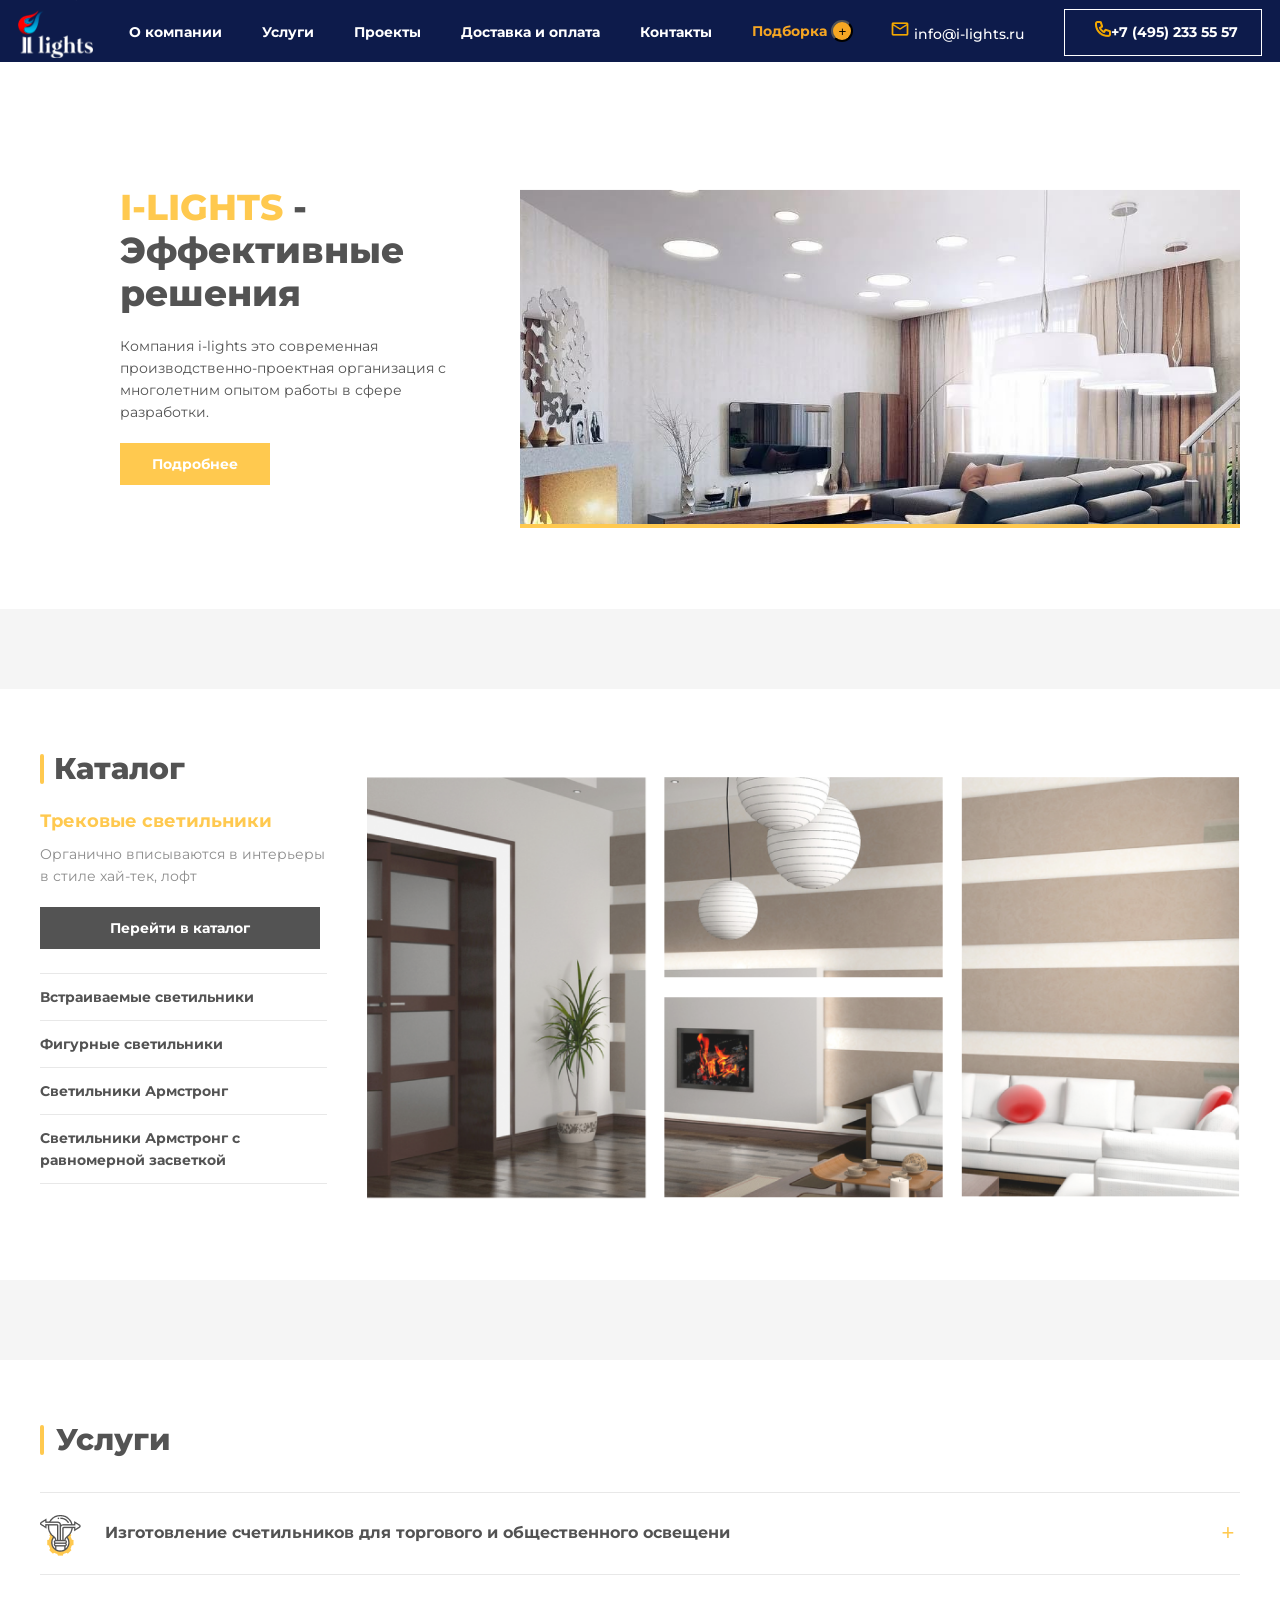
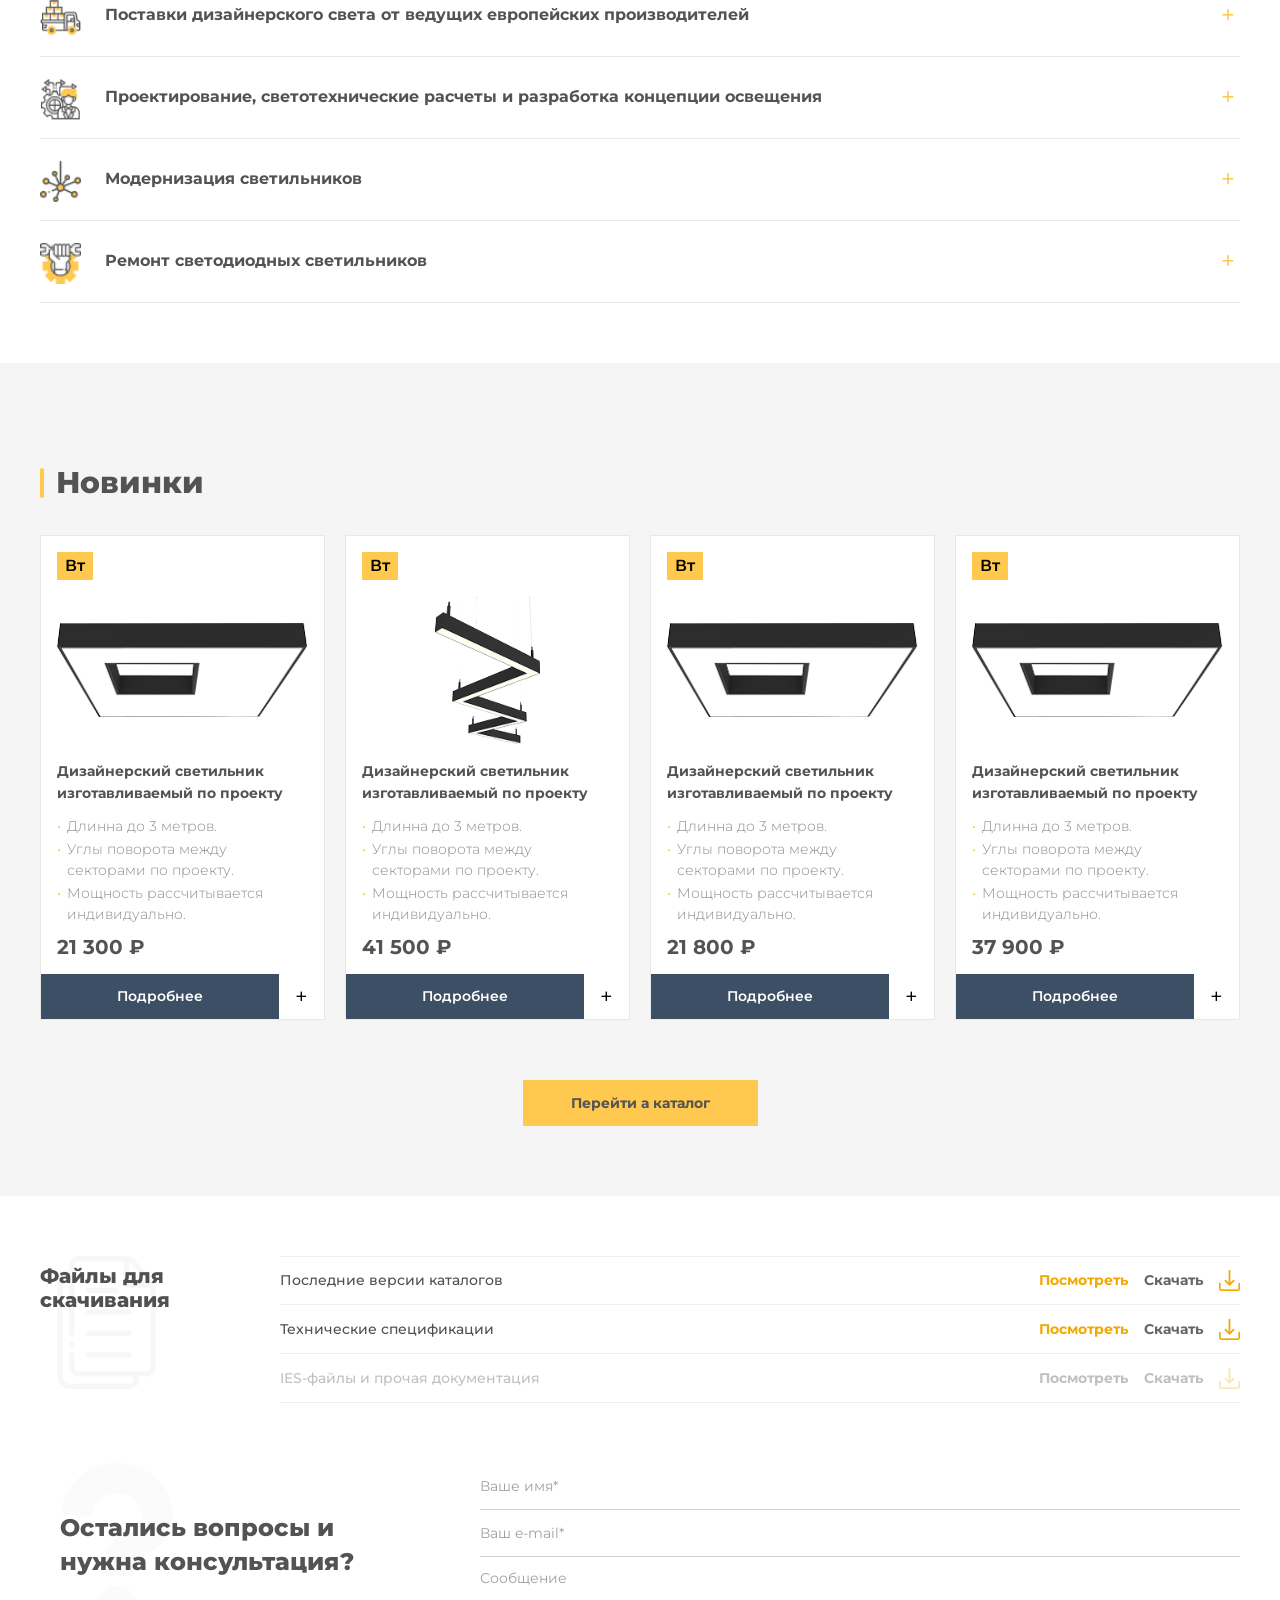
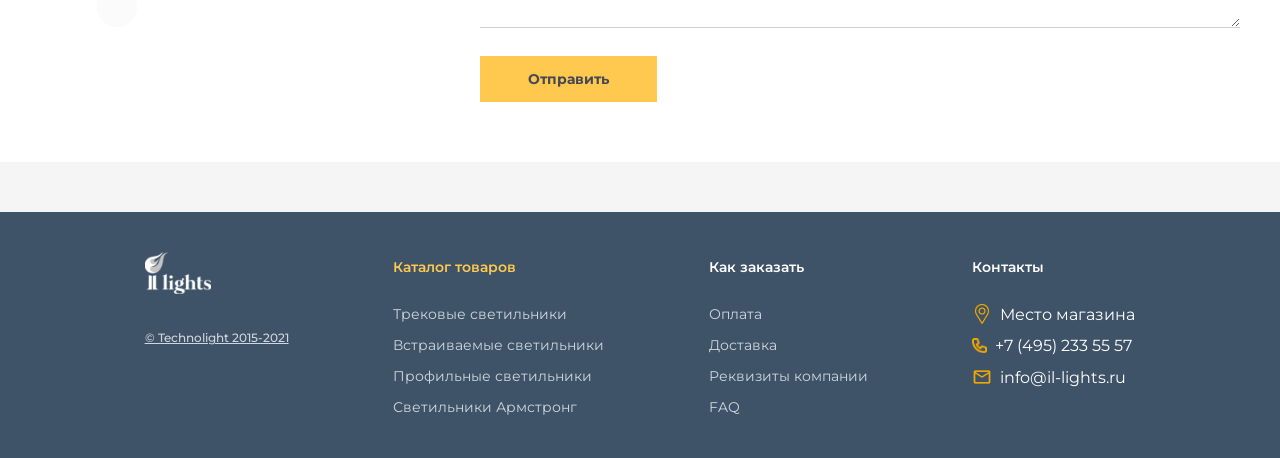
==== commit ae10a062: "git add ." ====
--- a/company.html
+++ b/company.html
@@ -11,7 +11,7 @@
     />
   </head>
   <body>
-   <header>
+    <header>
       <div class="header_inner">
         <div class="header_inner_left">
           <a href="./company.html" class="header_inner_left_link">
@@ -48,12 +48,8 @@
             <li class="header_inner_list_item">
               <a href="#" class="header_inner_center_link">Контакты</a>
             </li>
-              <li class="header_inner_list_item">
-              <a href="./katalog.html" class="header_inner_center_link">Katalog</a>
-            </li>
-             <li class="header_inner_list_item">
-              <a href="./kartochka.html" class="header_inner_center_link">Kartochka</a>
-            </li>
+          
+        
             <li class="header_inner_list_item">
               <a href="./pdoborka.html" class="header_inner_center_link1"
                 >Подборка</a
@@ -106,16 +102,20 @@
           <a href="#" class="mobile-menu__link link">Проекты</a>
         </li>
         <li class="mobile-menu__list-item list__item">
-          <a href="#" class="mobile-menu__link link">Доставка и оплата</a>
+          <a href="./dostavka.html" class="mobile-menu__link link"
+            >Доставка и оплата</a
+          >
         </li>
         <li class="mobile-menu__list-item list__item">
           <a href="#" class="mobile-menu__link link">Контакты</a>
         </li>
+       
+
         <li
           class="mobile-menu__list-item mobile-menu__list-item--selection list__item"
         >
           <a
-            href="#"
+            href="./pdoborka.html"
             class="mobile-menu__link mobile-menu__link--selection link"
             >Подборка</a
           >
@@ -152,7 +152,7 @@
               Компания i-lights это современная производственно-проектная
               организация с многолетним опытом работы в сфере разработки.
             </p>
-            <a href="#" class="light__btn btn link">Подробнее</a>
+            <a href="./index.html" class="light__btn btn link">Подробнее</a>
           </div>
 
           <div class="light__inner-right">
@@ -176,7 +176,9 @@
             <p class="katalog_inner_left_text">
               Органично вписываются в интерьеры в стиле хай-тек, лофт
             </p>
-            <a href="./katalog.html" class="katalog_inner_left_link">Перейти в каталог</a>
+            <a href="./katalog.html" class="katalog_inner_left_link"
+              >Перейти в каталог</a
+            >
             <ul class="katalog_inner_left_list">
               <li class="katalog_inner_list_item">
                 <p class="katalog_inner_list_item_text">
@@ -400,7 +402,9 @@
                 <p class="novinki__price">21 300 ₽</p>
               </div>
               <div class="novinki__card-footer">
-                <a href="./katalog.html" class="novinki__btn btn link js-novinki-btn"
+                <a
+                  href="./katalog.html"
+                  class="novinki__btn btn link js-novinki-btn"
                   >Подробнее</a
                 >
                 <button
@@ -447,7 +451,9 @@
                 <p class="novinki__price">41 500 ₽</p>
               </div>
               <div class="novinki__card-footer">
-                <a href="./katalog.html" class="novinki__btn btn link js-novinki-btn"
+                <a
+                  href="./katalog.html"
+                  class="novinki__btn btn link js-novinki-btn"
                   >Подробнее</a
                 >
                 <button
@@ -541,7 +547,9 @@
                 <p class="novinki__price">37 900 ₽</p>
               </div>
               <div class="novinki__card-footer">
-                <a href="./katalog.html" class="novinki__btn btn link js-novinki-btn"
+                <a
+                  href="./katalog.html"
+                  class="novinki__btn btn link js-novinki-btn"
                   >Подробнее</a
                 >
                 <button
@@ -555,7 +563,9 @@
           </ul>
 
           <div class="novinki__footer">
-            <a href="./katalog.html" class="novinki__catalog-btn btn link js-novinki-catalog"
+            <a
+              href="./katalog.html"
+              class="novinki__catalog-btn btn link js-novinki-catalog"
               >Перейти а каталог</a
             >
           </div>
--- a/css/main.css
+++ b/css/main.css
@@ -3524,6 +3524,20 @@
     flex-direction: column;
     gap: 16px;
 }
+.catalog__item-btn {
+  display: flex;
+  align-items: center;
+  justify-content: center;
+  width: 245px;
+  height: 55px;
+  background-color: #3d4f63;
+  color: #fff;
+  font-family: 'Montserrat', sans-serif;
+  font-weight: 600;
+  font-size: 14px;
+  letter-spacing: 0;
+  text-decoration: none;
+}
 
 .dostavka__form {
     display: flex;
